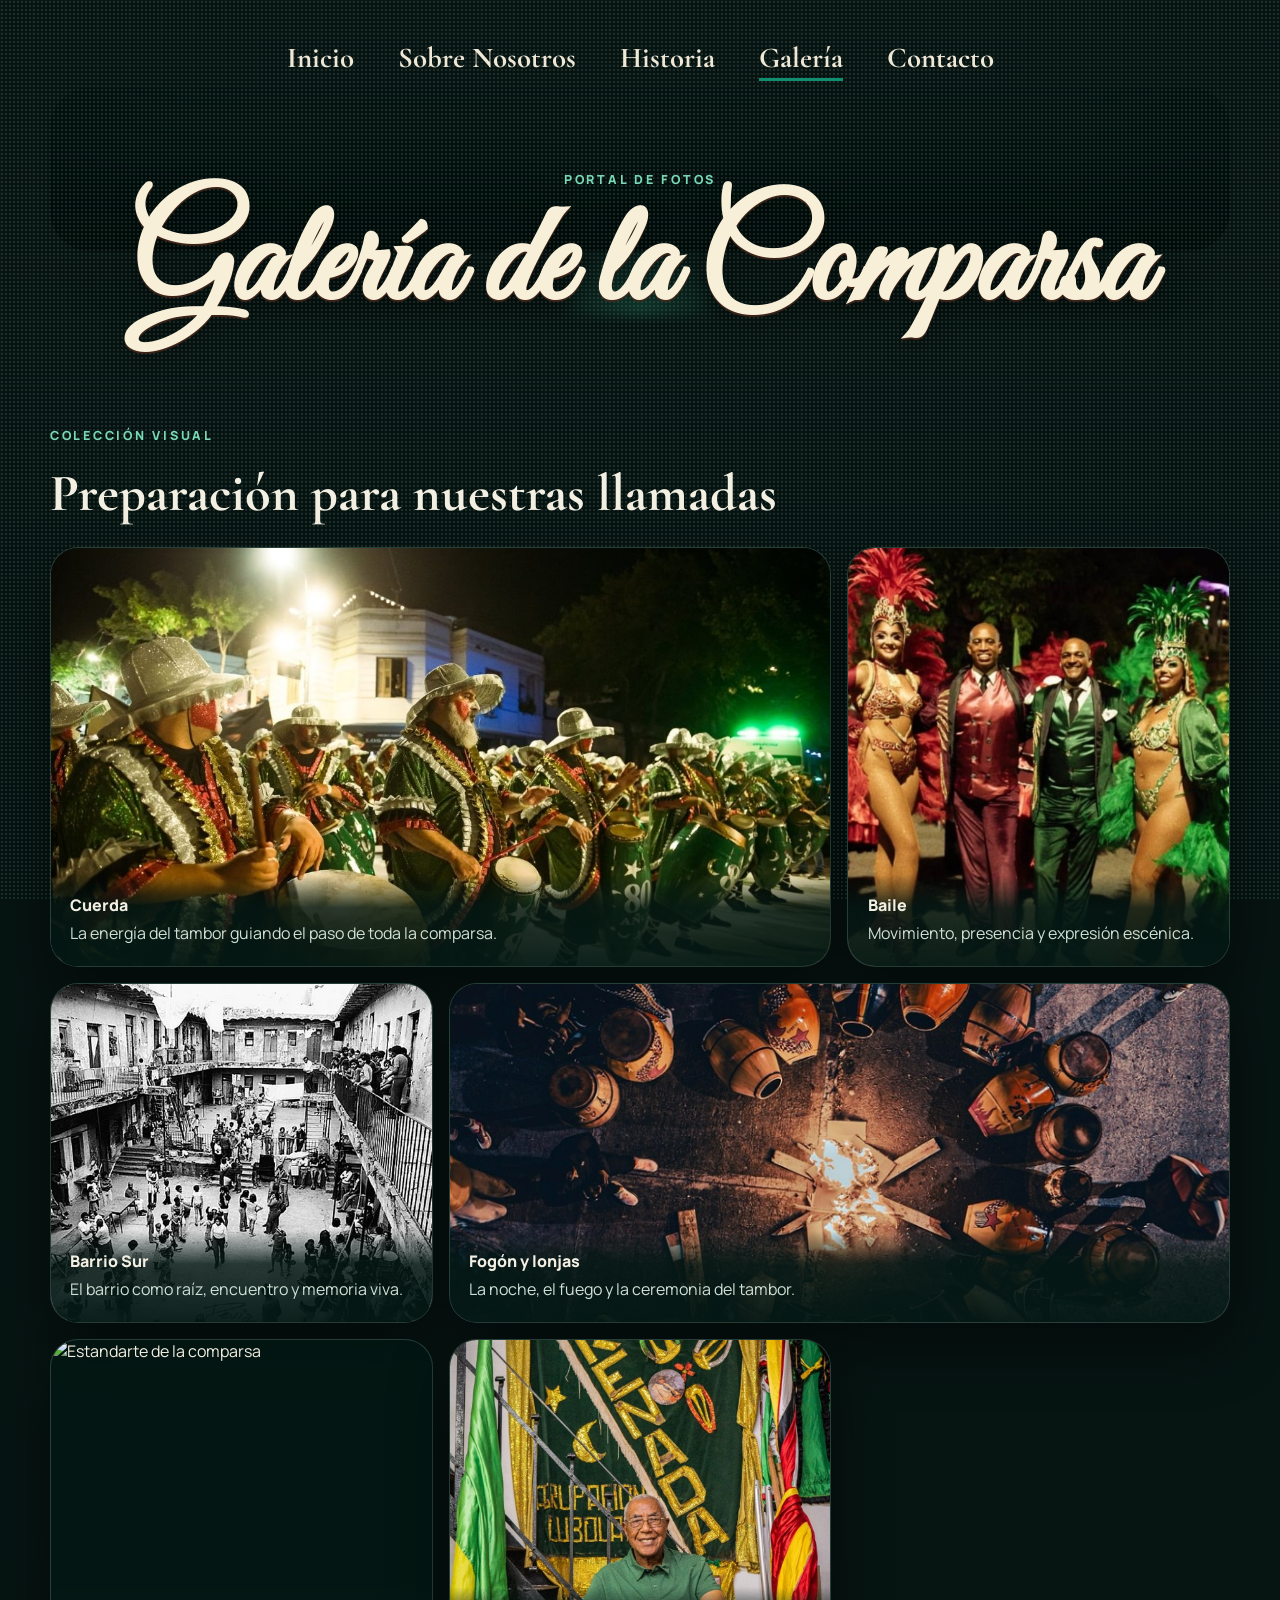
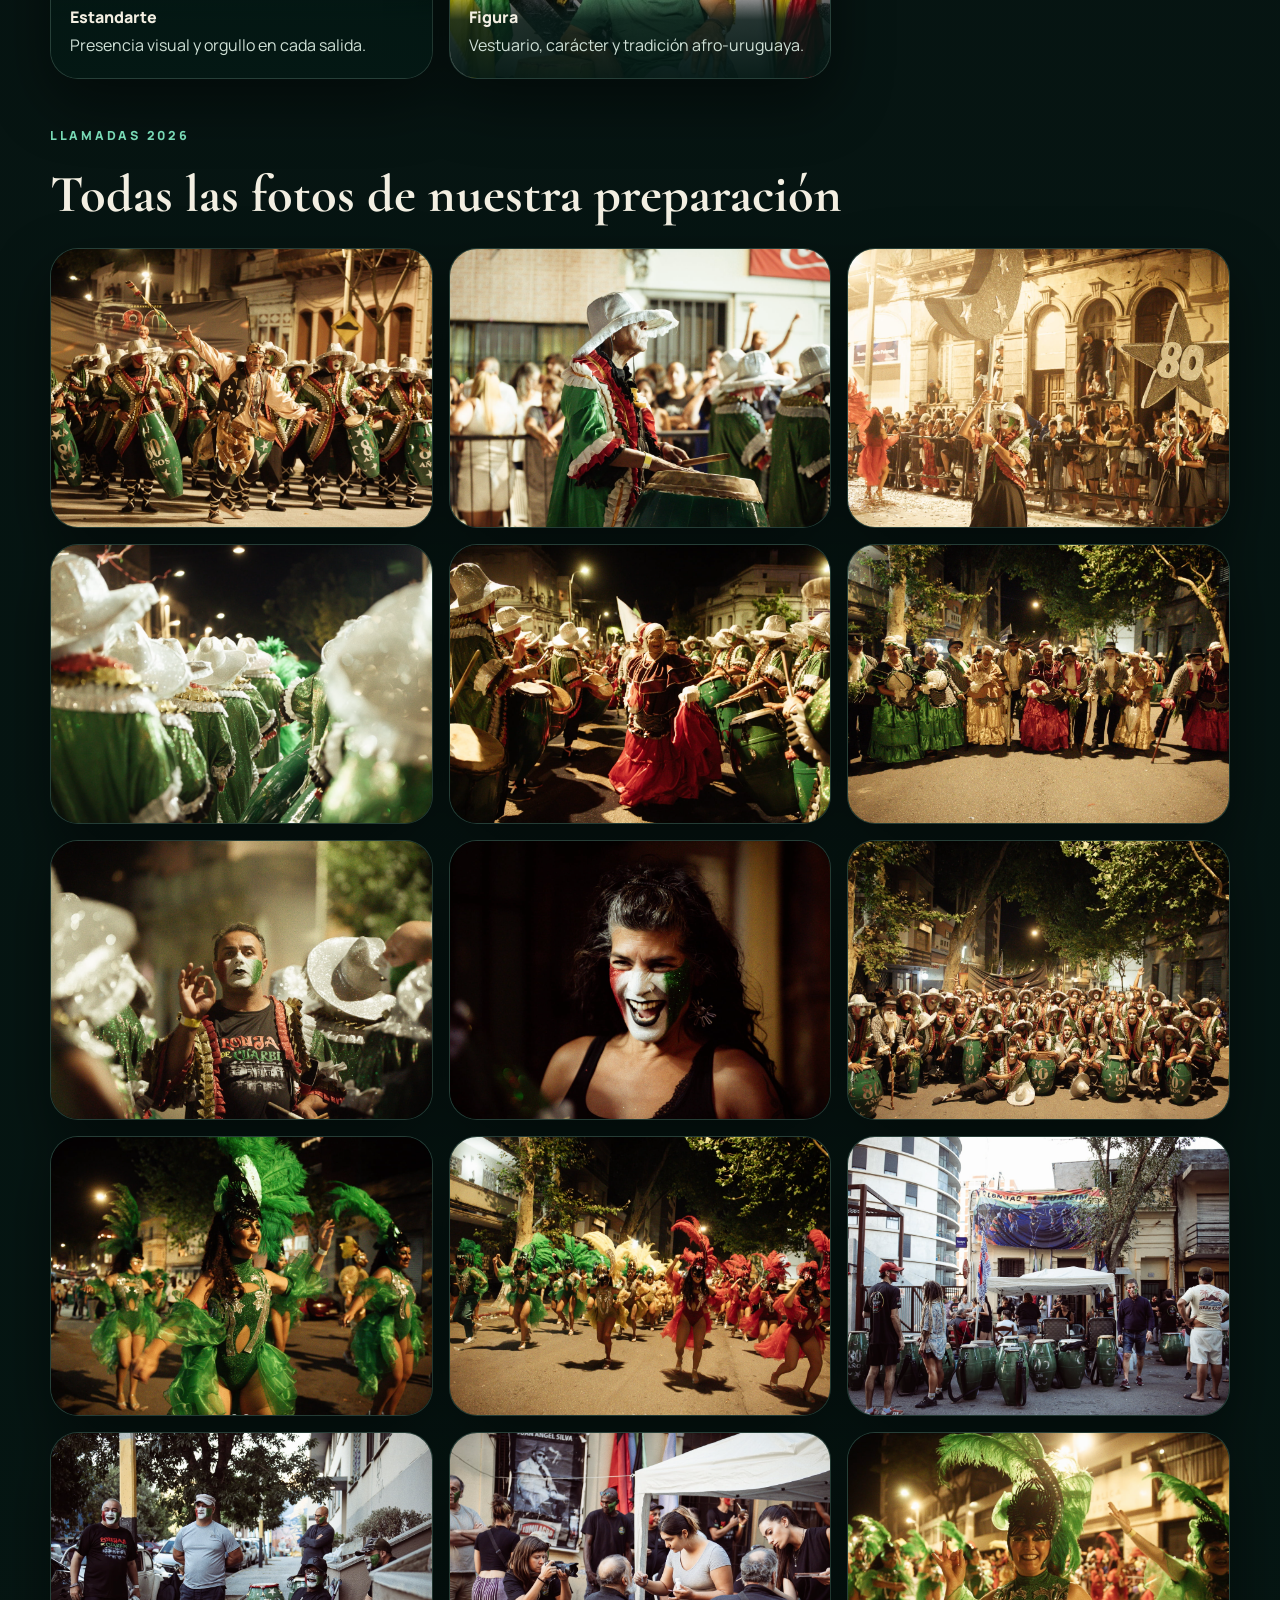
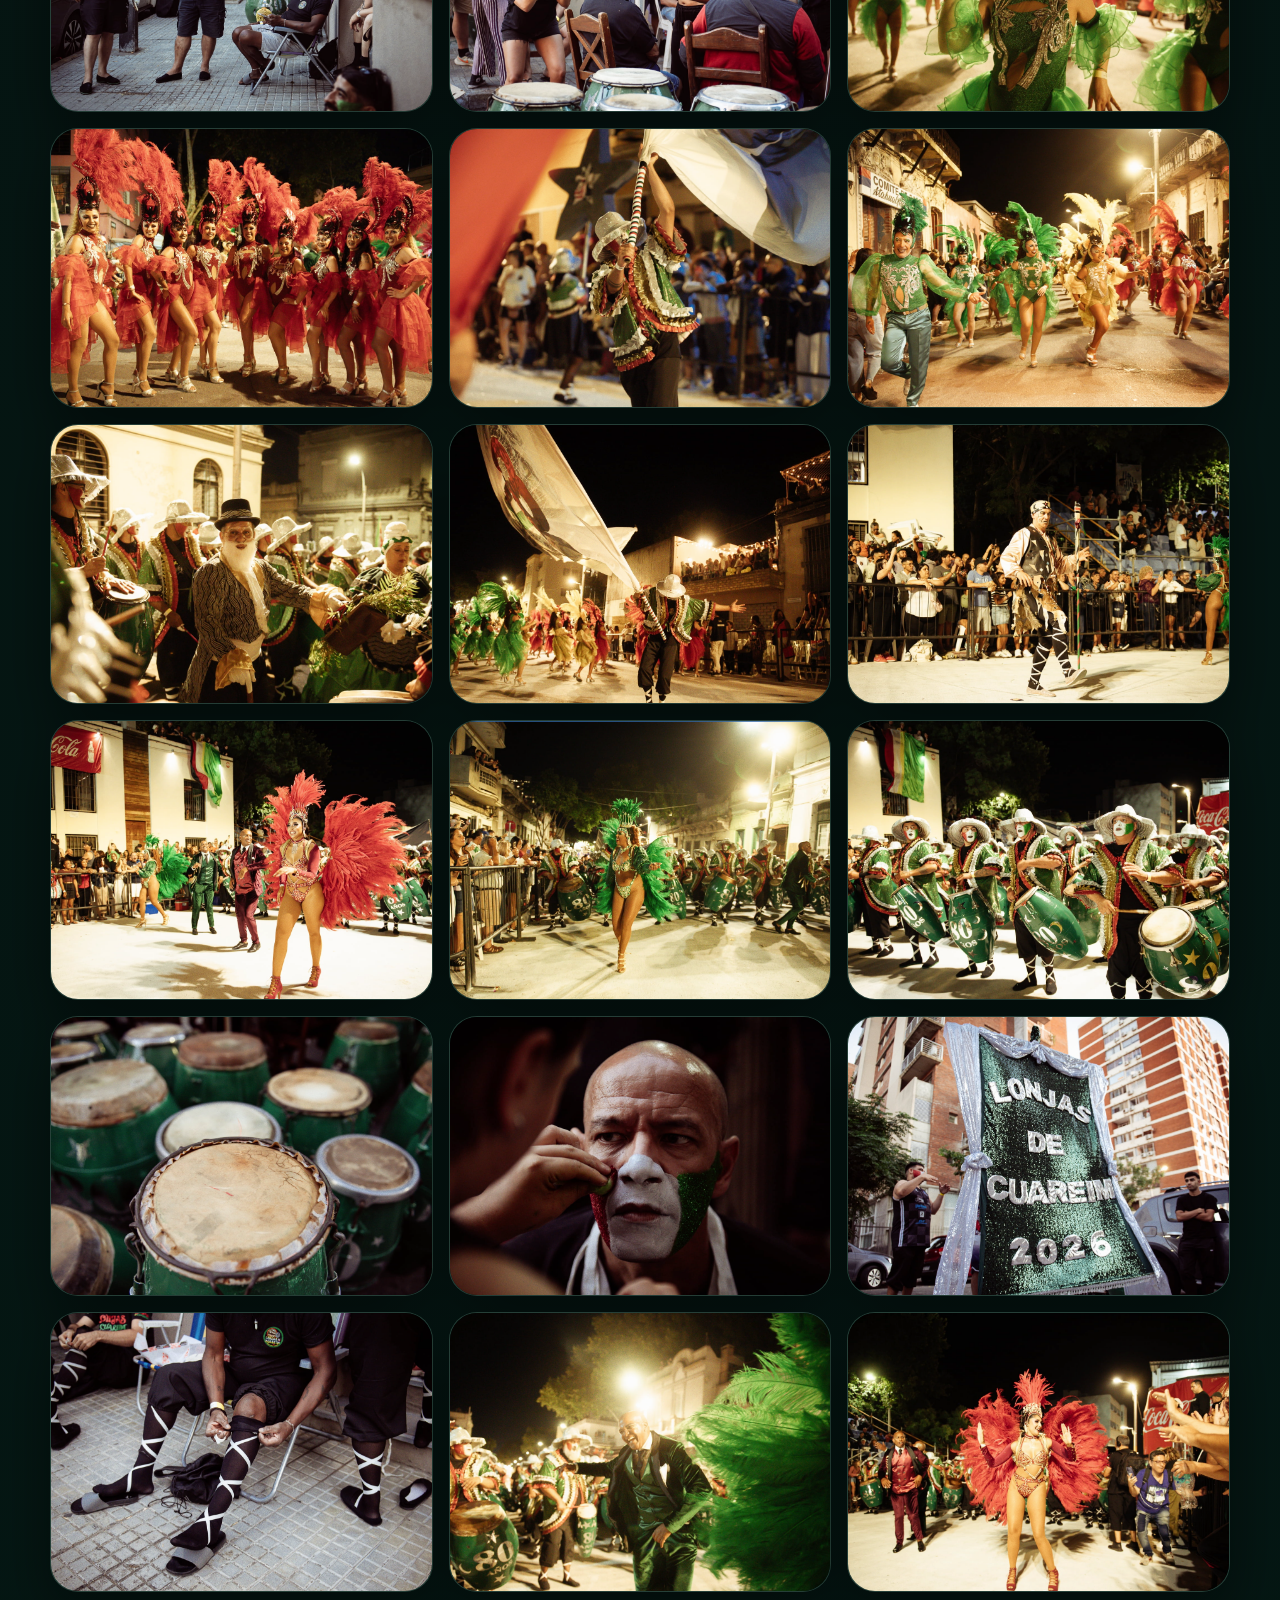
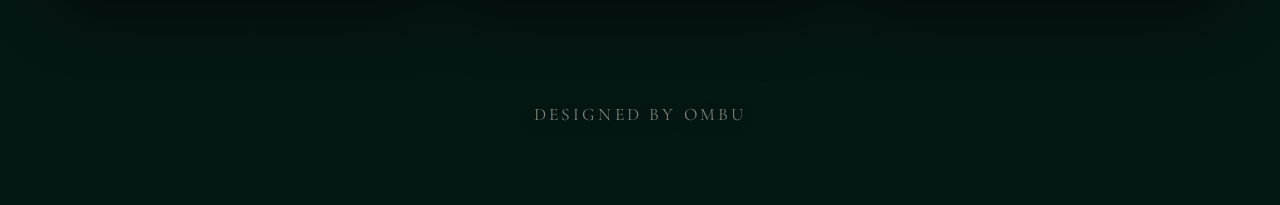
==== galeria.html @ 36ece984 "dd" ====
<!DOCTYPE html>
<html lang="es">
  <head>
    <meta charset="UTF-8" />
    <meta name="viewport" content="width=device-width, initial-scale=1.0" />
    <meta
      name="description"
      content="Galería de Lonjas de Cuareim con fotos de la comparsa y su identidad visual."
    />
    <title>Galería | Lonjas de Cuareim</title>
    <link rel="preconnect" href="https://fonts.googleapis.com" />
    <link rel="preconnect" href="https://fonts.gstatic.com" crossorigin />
    <link
      href="https://fonts.googleapis.com/css2?family=Cormorant+Garamond:wght@400;500;600;700&family=Great+Vibes&family=Manrope:wght@400;500;700;800&display=swap"
      rel="stylesheet"
    />
    <link rel="stylesheet" href="styles.css" />
  </head>
  <body>
    <div class="page-shell">
      <header class="hero hero-subpage">
        <nav class="topbar">
          <a class="brand" href="index.html">Lonjas de Cuareim</a>
          <button
            class="menu-toggle"
            type="button"
            aria-expanded="false"
            aria-controls="main-nav"
            aria-label="Abrir menú"
          >
            <span></span>
            <span></span>
            <span></span>
          </button>
          <div class="nav-links">
            <div class="nav-links-inner" id="main-nav">
              <a href="index.html">Inicio</a>
              <a href="sobre-nosotros.html">Sobre Nosotros</a>
              <a href="index.html#historia">Historia</a>
              <a href="galeria.html" class="active">Galería</a>
              <a href="index.html#contacto">Contacto</a>
            </div>
          </div>
        </nav>

        <section class="hero-content hero-content-subpage">
          <p class="eyebrow">Portal de fotos</p>
          <h1>Galería de la Comparsa</h1>
        </section>
      </header>

      <main class="subpage-main">
        <section class="section section-subpage reveal">
          <div class="section-heading">
            <p class="eyebrow">Colección visual</p>
            <h2 class="single-line-title">Preparación para nuestras llamadas</h2>
          </div>

          <div class="photo-portal">
            <article class="photo-frame photo-frame-large">
              <button class="photo-trigger" type="button">
                <img src="imagenes/cuerda.jpg" alt="Cuerda de Lonjas de Cuareim" />
              </button>
              <div class="photo-frame-copy">
                <span>Cuerda</span>
                <p>La energía del tambor guiando el paso de toda la comparsa.</p>
              </div>
            </article>

            <article class="photo-frame">
              <button class="photo-trigger" type="button">
                <img src="imagenes/baile.jpg" alt="Baile de la comparsa" />
              </button>
              <div class="photo-frame-copy">
                <span>Baile</span>
                <p>Movimiento, presencia y expresión escénica.</p>
              </div>
            </article>

            <article class="photo-frame">
              <button class="photo-trigger" type="button">
                <img src="imagenes/barrio sur.jpeg" alt="Barrio Sur y entorno de la comparsa" />
              </button>
              <div class="photo-frame-copy">
                <span>Barrio Sur</span>
                <p>El barrio como raíz, encuentro y memoria viva.</p>
              </div>
            </article>

            <article class="photo-frame photo-frame-wide">
              <button class="photo-trigger" type="button">
                <img src="imagenes/fogon.png" alt="Fogón y tambores de la comparsa" />
              </button>
              <div class="photo-frame-copy">
                <span>Fogón y lonjas</span>
                <p>La noche, el fuego y la ceremonia del tambor.</p>
              </div>
            </article>

            <article class="photo-frame">
              <button class="photo-trigger" type="button">
                <img src="imagenes/estandarte.jpg" alt="Estandarte de la comparsa" />
              </button>
              <div class="photo-frame-copy">
                <span>Estandarte</span>
                <p>Presencia visual y orgullo en cada salida.</p>
              </div>
            </article>

            <article class="photo-frame">
              <button class="photo-trigger" type="button">
                <img src="imagenes/morenada.jpg" alt="Figura y vestuario de la comparsa" />
              </button>
              <div class="photo-frame-copy">
                <span>Figura</span>
                <p>Vestuario, carácter y tradición afro-uruguaya.</p>
              </div>
            </article>
          </div>
        </section>

        <section class="section section-subpage reveal">
          <div class="section-heading">
            <p class="eyebrow">Llamadas 2026</p>
            <h2 class="single-line-title">Todas las fotos de nuestra preparación</h2>
          </div>

          <div class="photo-portal photo-portal-archive">
            <article class="photo-frame">
              <button class="photo-trigger" type="button">
                <img src="llamadas2026/1.png" alt="Llamadas 2026 foto 1" />
              </button>
            </article>
            <article class="photo-frame">
              <button class="photo-trigger" type="button">
                <img src="llamadas2026/2.png" alt="Llamadas 2026 foto 2" />
              </button>
            </article>
            <article class="photo-frame">
              <button class="photo-trigger" type="button">
                <img src="llamadas2026/3.png" alt="Llamadas 2026 foto 3" />
              </button>
            </article>
            <article class="photo-frame">
              <button class="photo-trigger" type="button">
                <img src="llamadas2026/4.png" alt="Llamadas 2026 foto 4" />
              </button>
            </article>
            <article class="photo-frame">
              <button class="photo-trigger" type="button">
                <img src="llamadas2026/5.png" alt="Llamadas 2026 foto 5" />
              </button>
            </article>
            <article class="photo-frame">
              <button class="photo-trigger" type="button">
                <img src="llamadas2026/6.png" alt="Llamadas 2026 foto 6" />
              </button>
            </article>
            <article class="photo-frame">
              <button class="photo-trigger" type="button">
                <img src="llamadas2026/7.png" alt="Llamadas 2026 foto 7" />
              </button>
            </article>
            <article class="photo-frame">
              <button class="photo-trigger" type="button">
                <img src="llamadas2026/8.png" alt="Llamadas 2026 foto 8" />
              </button>
            </article>
            <article class="photo-frame">
              <button class="photo-trigger" type="button">
                <img src="llamadas2026/9.png" alt="Llamadas 2026 foto 9" />
              </button>
            </article>
            <article class="photo-frame">
              <button class="photo-trigger" type="button">
                <img src="llamadas2026/10.png" alt="Llamadas 2026 foto 10" />
              </button>
            </article>
            <article class="photo-frame">
              <button class="photo-trigger" type="button">
                <img src="llamadas2026/11.png" alt="Llamadas 2026 foto 11" />
              </button>
            </article>
            <article class="photo-frame">
              <button class="photo-trigger" type="button">
                <img src="llamadas2026/12.png" alt="Llamadas 2026 foto 12" />
              </button>
            </article>
            <article class="photo-frame">
              <button class="photo-trigger" type="button">
                <img src="llamadas2026/13.png" alt="Llamadas 2026 foto 13" />
              </button>
            </article>
            <article class="photo-frame">
              <button class="photo-trigger" type="button">
                <img src="llamadas2026/14.png" alt="Llamadas 2026 foto 14" />
              </button>
            </article>
            <article class="photo-frame">
              <button class="photo-trigger" type="button">
                <img src="llamadas2026/15.png" alt="Llamadas 2026 foto 15" />
              </button>
            </article>
            <article class="photo-frame">
              <button class="photo-trigger" type="button">
                <img src="llamadas2026/16.png" alt="Llamadas 2026 foto 16" />
              </button>
            </article>
            <article class="photo-frame">
              <button class="photo-trigger" type="button">
                <img src="llamadas2026/17.png" alt="Llamadas 2026 foto 17" />
              </button>
            </article>
            <article class="photo-frame">
              <button class="photo-trigger" type="button">
                <img src="llamadas2026/18.png" alt="Llamadas 2026 foto 18" />
              </button>
            </article>
            <article class="photo-frame">
              <button class="photo-trigger" type="button">
                <img src="llamadas2026/19.png" alt="Llamadas 2026 foto 19" />
              </button>
            </article>
            <article class="photo-frame">
              <button class="photo-trigger" type="button">
                <img src="llamadas2026/20.png" alt="Llamadas 2026 foto 20" />
              </button>
            </article>
            <article class="photo-frame">
              <button class="photo-trigger" type="button">
                <img src="llamadas2026/21.png" alt="Llamadas 2026 foto 21" />
              </button>
            </article>
            <article class="photo-frame">
              <button class="photo-trigger" type="button">
                <img src="llamadas2026/22.png" alt="Llamadas 2026 foto 22" />
              </button>
            </article>
            <article class="photo-frame">
              <button class="photo-trigger" type="button">
                <img src="llamadas2026/23.png" alt="Llamadas 2026 foto 23" />
              </button>
            </article>
            <article class="photo-frame">
              <button class="photo-trigger" type="button">
                <img src="llamadas2026/24.png" alt="Llamadas 2026 foto 24" />
              </button>
            </article>
            <article class="photo-frame">
              <button class="photo-trigger" type="button">
                <img src="llamadas2026/25.png" alt="Llamadas 2026 foto 25" />
              </button>
            </article>
            <article class="photo-frame">
              <button class="photo-trigger" type="button">
                <img src="llamadas2026/26.png" alt="Llamadas 2026 foto 26" />
              </button>
            </article>
            <article class="photo-frame">
              <button class="photo-trigger" type="button">
                <img src="llamadas2026/27.png" alt="Llamadas 2026 foto 27" />
              </button>
            </article>
            <article class="photo-frame">
              <button class="photo-trigger" type="button">
                <img src="llamadas2026/28.png" alt="Llamadas 2026 foto 28" />
              </button>
            </article>
            <article class="photo-frame">
              <button class="photo-trigger" type="button">
                <img src="llamadas2026/29.png" alt="Llamadas 2026 foto 29" />
              </button>
            </article>
            <article class="photo-frame">
              <button class="photo-trigger" type="button">
                <img src="llamadas2026/30.png" alt="Llamadas 2026 foto 30" />
              </button>
            </article>
          </div>
        </section>
      </main>

      <div class="lightbox" aria-hidden="true">
        <button class="lightbox-close" type="button" aria-label="Cerrar imagen">×</button>
        <div class="lightbox-content">
          <img class="lightbox-image" src="" alt="" />
        </div>
      </div>

      <footer class="site-footer">
        <p>Designed by Ombu</p>
      </footer>
    </div>

    <script src="script.js"></script>
  </body>
</html>
---- styles.css ----
:root {
  --surface: rgba(10, 37, 33, 0.8);
  --surface-strong: rgba(10, 59, 50, 0.9);
  --text: #f3efe2;
  --muted: #cfe0d6;
  --accent: #0f8f6f;
  --accent-soft: #78d9b5;
  --line: rgba(194, 248, 228, 0.18);
  --shadow: 0 24px 60px rgba(0, 0, 0, 0.48);
}

* {
  box-sizing: border-box;
}

html {
  scroll-behavior: smooth;
  overflow-x: hidden;
}

body {
  margin: 0;
  min-height: 100vh;
  overflow-x: hidden;
  font-family: "Manrope", sans-serif;
  color: var(--text);
  background:
    linear-gradient(180deg, rgba(5, 18, 16, 0.3), rgba(4, 24, 20, 0.74)),
    url("portada.png") center top / cover no-repeat fixed;
  background-color: #081412;
}

body::before {
  content: "";
  position: fixed;
  inset: 0;
  pointer-events: none;
  background:
    linear-gradient(180deg, rgba(3, 27, 23, 0.42) 0%, rgba(5, 31, 27, 0.18) 24%, rgba(3, 22, 19, 0.72) 100%),
    linear-gradient(rgba(180, 241, 222, 0.04) 1px, transparent 1px),
    linear-gradient(90deg, rgba(180, 241, 222, 0.04) 1px, transparent 1px);
  background-size: auto, 32px 32px, 32px 32px;
  opacity: 0.48;
}

body::after {
  content: "";
  position: fixed;
  inset: 0;
  pointer-events: none;
  opacity: 0.16;
  background-image: radial-gradient(circle, rgba(255, 249, 231, 0.7) 0.8px, transparent 1px);
  background-size: 4px 4px;
  mix-blend-mode: screen;
}

.page-shell {
  width: min(1180px, calc(100% - 2rem));
  margin: 0 auto;
  padding-bottom: 4rem;
}

.hero {
  position: relative;
  min-height: 100vh;
  padding: 1.5rem 0 2rem;
  display: flex;
  flex-direction: column;
  justify-content: space-between;
}

.hero-subpage {
  min-height: auto;
  padding-bottom: 0;
}

.hero::after {
  content: "";
  position: absolute;
  pointer-events: none;
  inset: 5.5rem 0 8rem;
  border-radius: 40px;
  background: linear-gradient(180deg, rgba(7, 34, 31, 0.34) 0%, rgba(13, 69, 55, 0.22) 42%, rgba(3, 20, 17, 0.7) 100%);
  box-shadow: inset 0 -140px 160px rgba(2, 13, 11, 0.92);
}

.hero::before {
  content: "";
  position: absolute;
  pointer-events: none;
  inset: auto 2% 4rem;
  height: 34%;
  border-radius: 36px;
  background:
    radial-gradient(circle at 50% 100%, rgba(57, 213, 166, 0.24), transparent 14%),
    linear-gradient(180deg, transparent 0%, rgba(4, 19, 16, 0.12) 38%, rgba(3, 16, 13, 0.5) 100%);
  filter: blur(6px);
}

.topbar {
  position: relative;
  z-index: 5;
  display: flex;
  align-items: center;
  justify-content: center;
  gap: 1rem;
  padding: 1rem 1.5rem;
}

.menu-toggle {
  display: none;
  border: 1px solid rgba(194, 248, 228, 0.22);
  background: rgba(6, 36, 31, 0.76);
  border-radius: 14px;
  padding: 0.8rem 0.75rem;
  cursor: pointer;
  backdrop-filter: blur(10px);
}

.menu-toggle span {
  display: block;
  width: 24px;
  height: 2px;
  margin: 5px 0;
  background: #f0e8d7;
  border-radius: 999px;
}

.brand,
.nav-links a,
.button,
.contact-box a {
  text-decoration: none;
  color: inherit;
}

.brand {
  display: none;
}

.nav-links {
  position: relative;
  z-index: 6;
  display: flex;
  flex-wrap: wrap;
  gap: 2.75rem;
}

.nav-links-inner {
  display: flex;
  flex-wrap: wrap;
  gap: 2.75rem;
}

.nav-links a {
  position: relative;
  z-index: 7;
  font-family: "Cormorant Garamond", serif;
  font-size: clamp(1.8rem, 2vw, 2.35rem);
  font-weight: 700;
  color: #f0e8d7;
}

.nav-links a::after {
  content: "";
  position: absolute;
  left: 0;
  right: 0;
  bottom: -0.35rem;
  height: 3px;
  background: var(--accent);
  transform: scaleX(0);
  transform-origin: center;
  transition: transform 180ms ease;
}

.nav-links a.active::after,
.nav-links a:hover::after {
  transform: scaleX(1);
}

.hero-content {
  position: relative;
  z-index: 1;
  padding: 8rem 0 4rem;
  min-height: 62vh;
  display: grid;
  place-items: center;
  text-align: center;
}

.hero-content-subpage {
  min-height: auto;
  padding: 5rem 0 3rem;
}

.eyebrow {
  margin: 0 0 1rem;
  text-transform: uppercase;
  letter-spacing: 0.22em;
  color: var(--accent-soft);
  font-size: 0.78rem;
  font-weight: 800;
}

h1,
h2,
h3,
.schedule-date {
  margin: 0;
}

h1,
h2,
h3 {
  text-wrap: balance;
}

h1 {
  font-family: "Great Vibes", cursive;
  font-size: clamp(5.4rem, 11vw, 11rem);
  line-height: 0.9;
  color: #f7efd8;
  text-shadow: 0 2px 0 rgba(71, 37, 25, 0.8), 0 8px 24px rgba(0, 0, 0, 0.28);
}

.hero-tagline {
  margin: 0.2rem 0 0;
  font-family: "Cormorant Garamond", serif;
  font-size: clamp(2rem, 3vw, 3.6rem);
  font-weight: 700;
  color: #93e5c6;
  text-shadow: 0 8px 20px rgba(0, 0, 0, 0.3);
}

.hero-actions {
  display: flex;
  justify-content: center;
  margin-top: 2.2rem;
}

.button {
  padding: 1.1rem 2.4rem;
  border-radius: 16px;
  font-family: "Cormorant Garamond", serif;
  font-size: 1.25rem;
  font-weight: 700;
}

.button-primary {
  background: linear-gradient(180deg, #12a27d, #0b6a53);
  color: #effff8;
  box-shadow: 0 18px 34px rgba(6, 73, 56, 0.38);
}

.hero-card,
.story-panel,
.schedule-item,
.gallery-card,
.contact-box {
  border: 1px solid var(--line);
  background: var(--surface);
  box-shadow: var(--shadow);
  backdrop-filter: blur(14px);
}

.hero-card {
  position: relative;
  z-index: 1;
  margin: 0 auto;
  padding: 1.35rem 1.5rem;
  border-radius: 26px;
  width: min(100%, 1120px);
  background: linear-gradient(180deg, rgba(7, 31, 27, 0.76), rgba(5, 28, 24, 0.56));
}

.hero-card-label {
  display: inline-block;
  margin-bottom: 1rem;
  padding: 0.35rem 0.7rem;
  border-radius: 999px;
  background: rgba(120, 217, 181, 0.12);
  color: var(--accent-soft);
  font-size: 0.82rem;
  font-weight: 800;
}

.hero-stats {
  display: grid;
  grid-template-columns: repeat(3, minmax(0, 1fr));
  gap: 1rem;
}

.hero-stats article,
.schedule-item div {
  display: grid;
  gap: 0.35rem;
}

.hero-stats strong,
.story-panel h3,
.gallery-card span,
.contact-box a {
  font-size: 1.02rem;
  font-weight: 800;
}

.story-panel p,
.schedule-item p,
.gallery-card p,
.contact-copy p,
.hero-stats span {
  color: var(--muted);
  line-height: 1.7;
}

main {
  position: relative;
  z-index: 1;
}

.section {
  padding: 4rem 0 0;
}

.subpage-main {
  padding-bottom: 4rem;
}

.section-subpage {
  padding-top: 3rem;
}

.section-heading {
  display: grid;
  gap: 0.6rem;
  margin-bottom: 1.75rem;
}

h2 {
  font-family: "Cormorant Garamond", serif;
  font-size: clamp(3rem, 6vw, 4.8rem);
  line-height: 0.95;
  max-width: 12ch;
}

.single-line-title {
  max-width: none;
  white-space: nowrap;
  font-size: clamp(2.4rem, 4.1vw, 4.5rem);
}

.story-grid {
  display: grid;
  grid-template-columns: 1.3fr repeat(3, 1fr);
  gap: 1rem;
}

.subpage-grid,
.subpage-columns {
  display: grid;
  gap: 1rem;
}

.subpage-grid {
  grid-template-columns: 1.2fr 1fr 1fr;
}

.subpage-columns {
  grid-template-columns: repeat(3, 1fr);
}

.story-panel,
.gallery-card,
.contact-box {
  border-radius: 24px;
  padding: 1.4rem;
}

.story-panel.highlight {
  display: flex;
  align-items: flex-end;
  min-height: 260px;
  background: linear-gradient(160deg, rgba(18, 162, 125, 0.22), transparent 54%), var(--surface-strong);
}

.schedule-list,
.gallery-grid {
  display: grid;
  gap: 1rem;
}

.schedule-item {
  display: flex;
  justify-content: space-between;
  gap: 1.5rem;
  align-items: center;
  padding: 1.4rem;
  border-radius: 24px;
}

.schedule-date {
  color: var(--accent-soft);
  text-transform: uppercase;
  letter-spacing: 0.14em;
  font-size: 0.82rem;
  font-weight: 800;
}

.gallery-grid {
  grid-template-columns: 1.3fr repeat(3, 1fr);
}

.gallery-card {
  min-height: 220px;
  display: flex;
  flex-direction: column;
  justify-content: flex-end;
  background:
    linear-gradient(180deg, rgba(255, 255, 255, 0) 12%, rgba(3, 18, 15, 0.88) 92%),
    radial-gradient(circle at top, rgba(120, 217, 181, 0.2), rgba(18, 162, 125, 0.08) 36%, transparent 70%),
    var(--surface-strong);
  overflow: hidden;
}

.gallery-card-large {
  min-height: 320px;
}

.gallery-photo {
  position: relative;
  isolation: isolate;
}

.gallery-photo::before {
  content: "";
  position: absolute;
  inset: 0;
  background-image: url("portada.png");
  background-size: cover;
  background-repeat: no-repeat;
  opacity: 0.68;
  z-index: -2;
  transition: transform 300ms ease, opacity 300ms ease;
}

.gallery-photo::after {
  content: "";
  position: absolute;
  inset: 0;
  background:
    linear-gradient(180deg, rgba(6, 29, 24, 0.08) 10%, rgba(3, 18, 15, 0.84) 92%);
  z-index: -1;
}

.gallery-photo:hover::before {
  transform: scale(1.04);
  opacity: 0.82;
}

.gallery-photo-1::before {
  background-image: url("imagenes/cuerda.jpg");
  background-position: center 78%;
}

.gallery-photo-2::before {
  background-image: url("imagenes/baile.jpg");
  background-position: left center;
}

.gallery-photo-3::before {
  background-image: url("imagenes/barrio sur.jpeg");
  background-position: center 24%;
}

.gallery-photo-4::before {
  background-image: url("imagenes/fogon.png");
  background-position: right center;
}

.photo-portal {
  display: grid;
  grid-template-columns: repeat(3, minmax(0, 1fr));
  gap: 1rem;
}

.photo-frame {
  position: relative;
  min-height: 340px;
  border: 1px solid var(--line);
  border-radius: 28px;
  overflow: hidden;
  background: rgba(4, 24, 20, 0.72);
  box-shadow: var(--shadow);
}

.photo-frame-large {
  grid-column: span 2;
  min-height: 420px;
}

.photo-frame-wide {
  grid-column: span 2;
}

.photo-portal-archive .photo-frame {
  min-height: 280px;
}

.photo-frame img {
  width: 100%;
  height: 100%;
  object-fit: cover;
  display: block;
}

.photo-trigger {
  all: unset;
  position: absolute;
  inset: 0;
  z-index: 1;
  cursor: zoom-in;
  display: block;
  width: 100%;
  height: 100%;
}

.photo-frame-copy {
  position: absolute;
  inset: auto 0 0;
  z-index: 2;
  pointer-events: none;
  padding: 1.2rem;
  background:
    linear-gradient(180deg, rgba(4, 24, 20, 0) 0%, rgba(4, 24, 20, 0.84) 36%, rgba(4, 24, 20, 0.96) 100%);
}

.photo-frame-copy span {
  display: block;
  margin-bottom: 0.35rem;
  font-size: 1rem;
  font-weight: 800;
}

.photo-frame-copy p {
  margin: 0;
  color: var(--muted);
  line-height: 1.6;
}

.lightbox {
  position: fixed;
  inset: 0;
  z-index: 30;
  display: grid;
  place-items: center;
  padding: 2rem;
  background: rgba(3, 18, 15, 0.9);
  opacity: 0;
  visibility: hidden;
  transition: opacity 220ms ease, visibility 220ms ease;
}

.lightbox.is-open {
  opacity: 1;
  visibility: visible;
}

.lightbox-content {
  max-width: min(92vw, 1200px);
  max-height: 88vh;
}

.lightbox-image {
  width: auto;
  max-width: 100%;
  max-height: 88vh;
  display: block;
  border-radius: 24px;
  box-shadow: 0 30px 80px rgba(0, 0, 0, 0.45);
}

.lightbox-close {
  position: absolute;
  top: 1.2rem;
  right: 1.2rem;
  border: 1px solid rgba(194, 248, 228, 0.22);
  background: rgba(6, 36, 31, 0.9);
  color: var(--text);
  width: 48px;
  height: 48px;
  border-radius: 999px;
  font-size: 1.8rem;
  line-height: 1;
  cursor: pointer;
}

.contact-layout {
  display: grid;
  grid-template-columns: 1.2fr 0.9fr;
  gap: 1rem;
  align-items: start;
}

.contact-box {
  display: grid;
  gap: 1rem;
}

.site-footer {
  position: relative;
  z-index: 1;
  padding: 3rem 0 1rem;
  text-align: center;
}

.site-footer p {
  margin: 0;
  font-family: "Cormorant Garamond", serif;
  font-size: 1.1rem;
  letter-spacing: 0.18em;
  text-transform: uppercase;
  color: rgba(246, 236, 216, 0.5);
  text-shadow: 0 4px 18px rgba(0, 0, 0, 0.35);
}

.reveal {
  opacity: 0;
  transform: translateY(28px);
  transition: opacity 700ms ease, transform 700ms ease;
}

.reveal.is-visible {
  opacity: 1;
  transform: translateY(0);
}

@media (max-width: 960px) {
  body {
    background-position: center top, 56% top;
    background-size: auto, cover;
  }

  .story-grid,
  .subpage-grid,
  .subpage-columns,
  .gallery-grid,
  .photo-portal,
  .contact-layout,
  .hero-stats {
    grid-template-columns: 1fr;
  }

  .photo-frame-large,
  .photo-frame-wide {
    grid-column: span 1;
    min-height: 340px;
  }

  .schedule-item {
    flex-direction: column;
    align-items: flex-start;
  }

  .hero-content {
    padding-top: 5rem;
  }
}

@media (max-width: 720px) {
  body {
    background:
      linear-gradient(180deg, rgba(9, 7, 9, 0.38), rgba(9, 7, 9, 0.72)),
      url("portada.png") 64% top / cover no-repeat scroll;
  }

  body::before {
    opacity: 0.34;
  }

  body::after {
    opacity: 0.08;
  }

  .page-shell {
    width: min(100% - 1rem, 100%);
  }

  .hero {
    min-height: auto;
    padding-top: 0.5rem;
  }

  .topbar,
  .hero-actions {
    flex-direction: column;
    align-items: flex-start;
  }

  .topbar {
    align-items: stretch;
    gap: 0.75rem;
  }

  .menu-toggle {
    display: inline-flex;
    align-self: flex-start;
    flex-direction: column;
    justify-content: center;
  }

  .nav-links {
    display: none;
    width: 100%;
    padding: 1rem;
    border: 1px solid rgba(194, 248, 228, 0.16);
    border-radius: 24px;
    background: rgba(5, 33, 28, 0.82);
    box-shadow: var(--shadow);
    backdrop-filter: blur(16px);
  }

  .nav-links.is-open {
    display: block;
  }

  .nav-links-inner {
    flex-direction: column;
    gap: 0.85rem;
  }

  .nav-links a {
    display: inline-block;
    font-size: 1.8rem;
  }

  .lightbox {
    padding: 1rem;
  }

  .lightbox-close {
    top: 0.85rem;
    right: 0.85rem;
  }

  h1 {
    font-size: clamp(4rem, 17vw, 6rem);
  }

  .hero-tagline {
    font-size: clamp(1.7rem, 8vw, 2.35rem);
  }

  .single-line-title {
    white-space: normal;
    font-size: clamp(2.4rem, 9vw, 3.4rem);
  }

  .matched-title {
    font-size: clamp(2.4rem, 9vw, 3.4rem);
  }

  .hero-card,
  .story-panel,
  .schedule-item,
  .gallery-card,
  .contact-box {
    border-radius: 22px;
  }
}
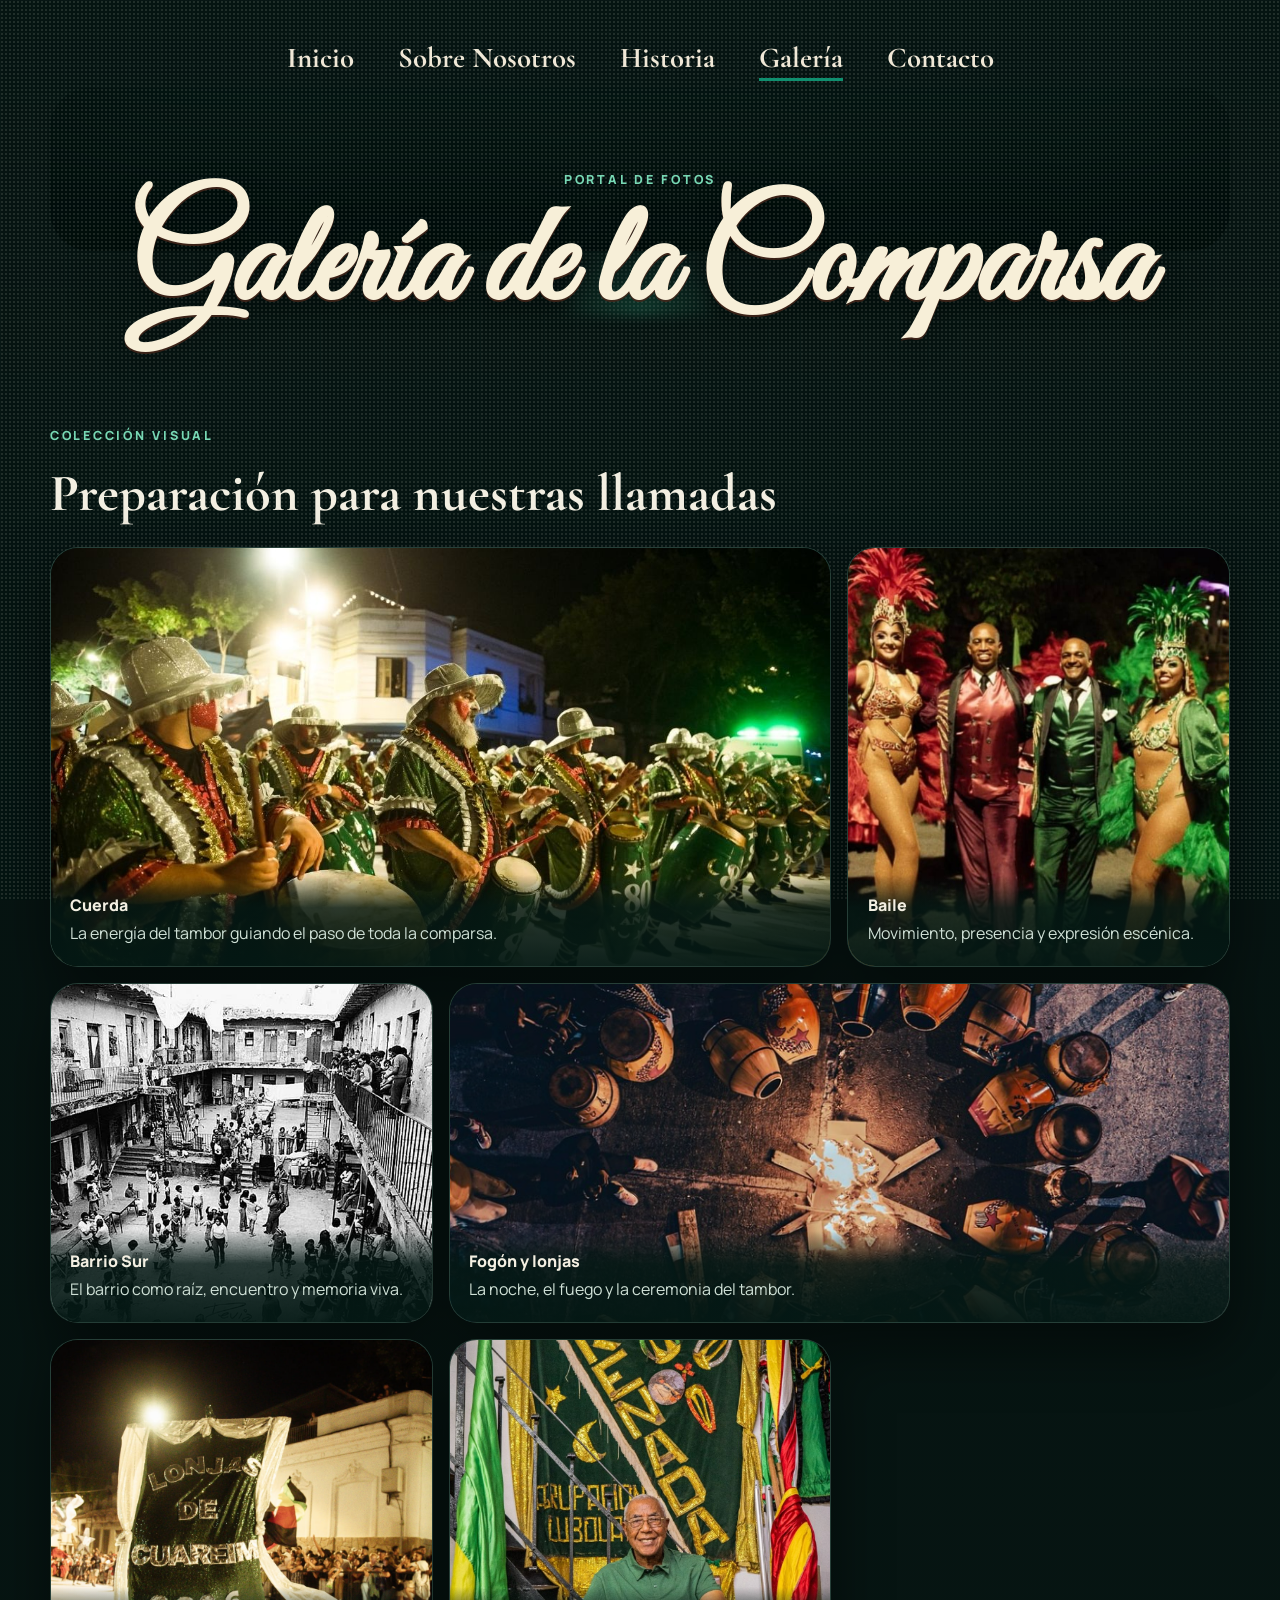
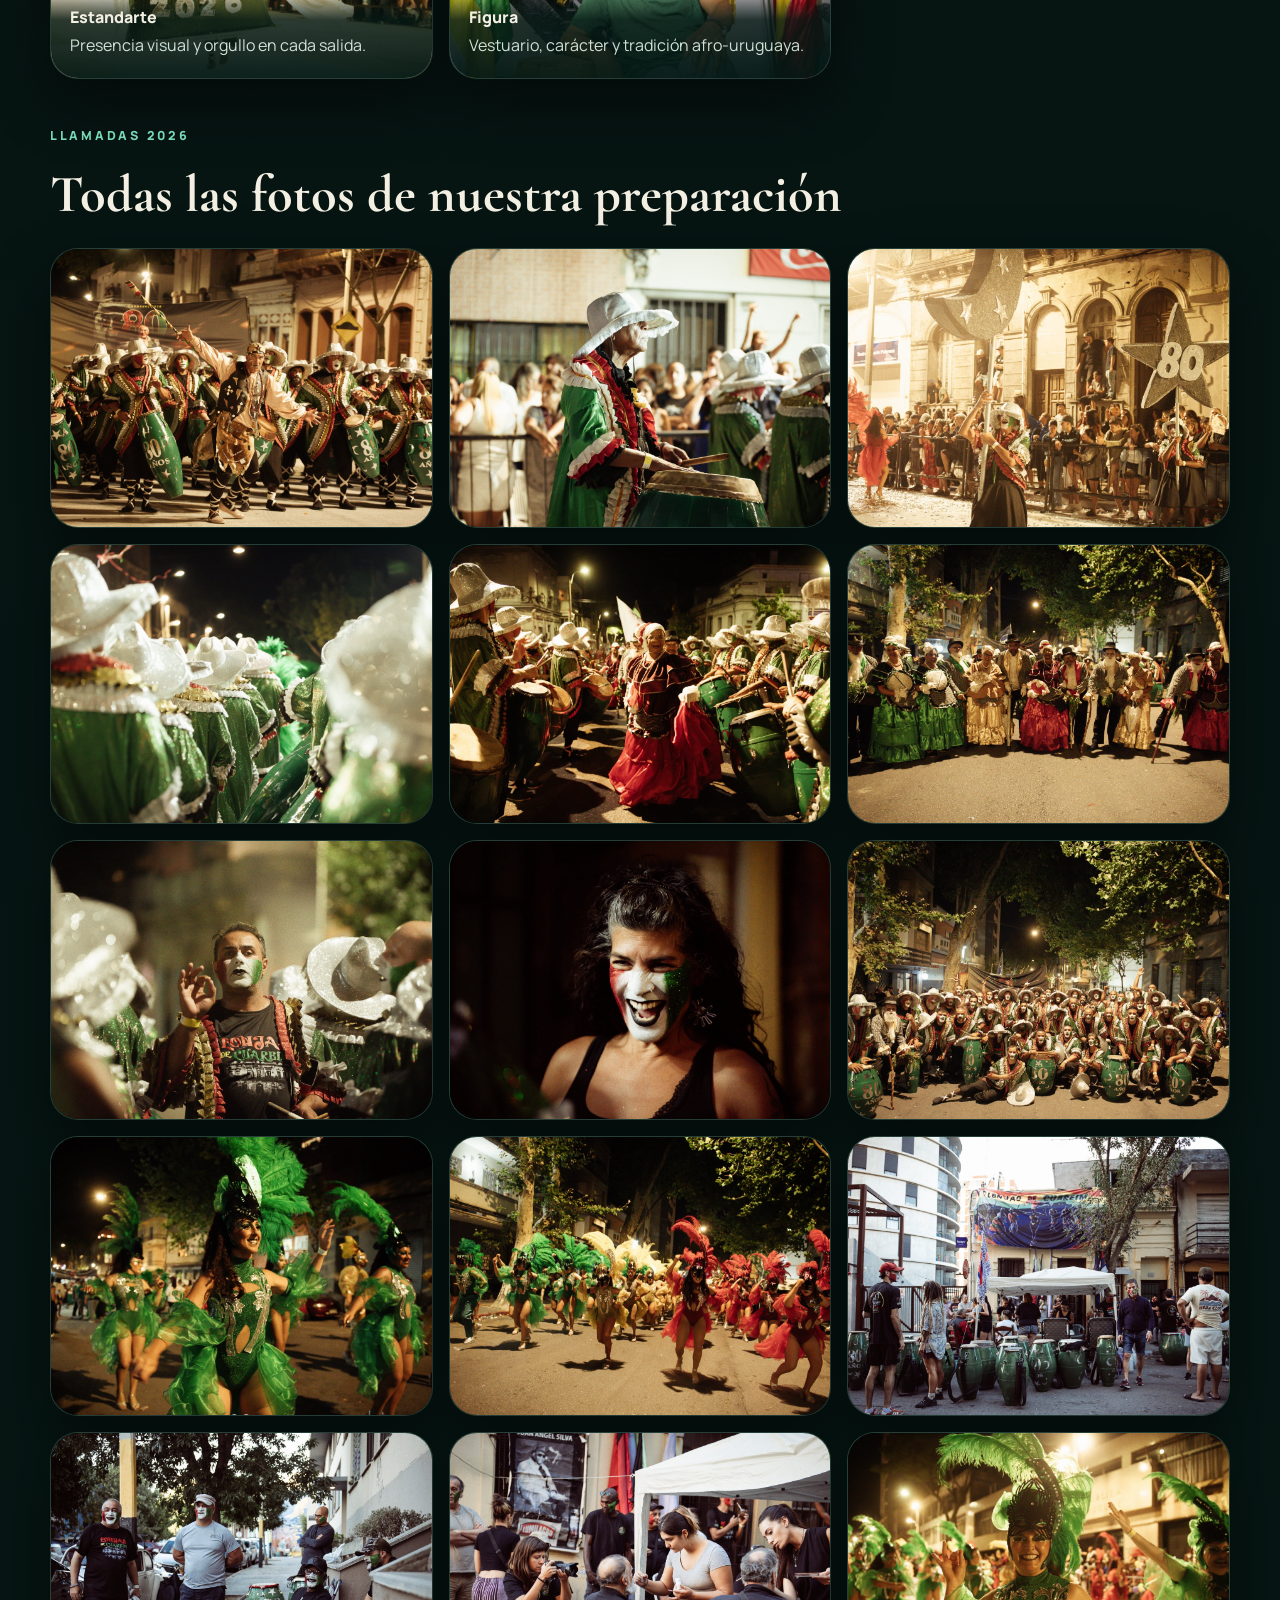
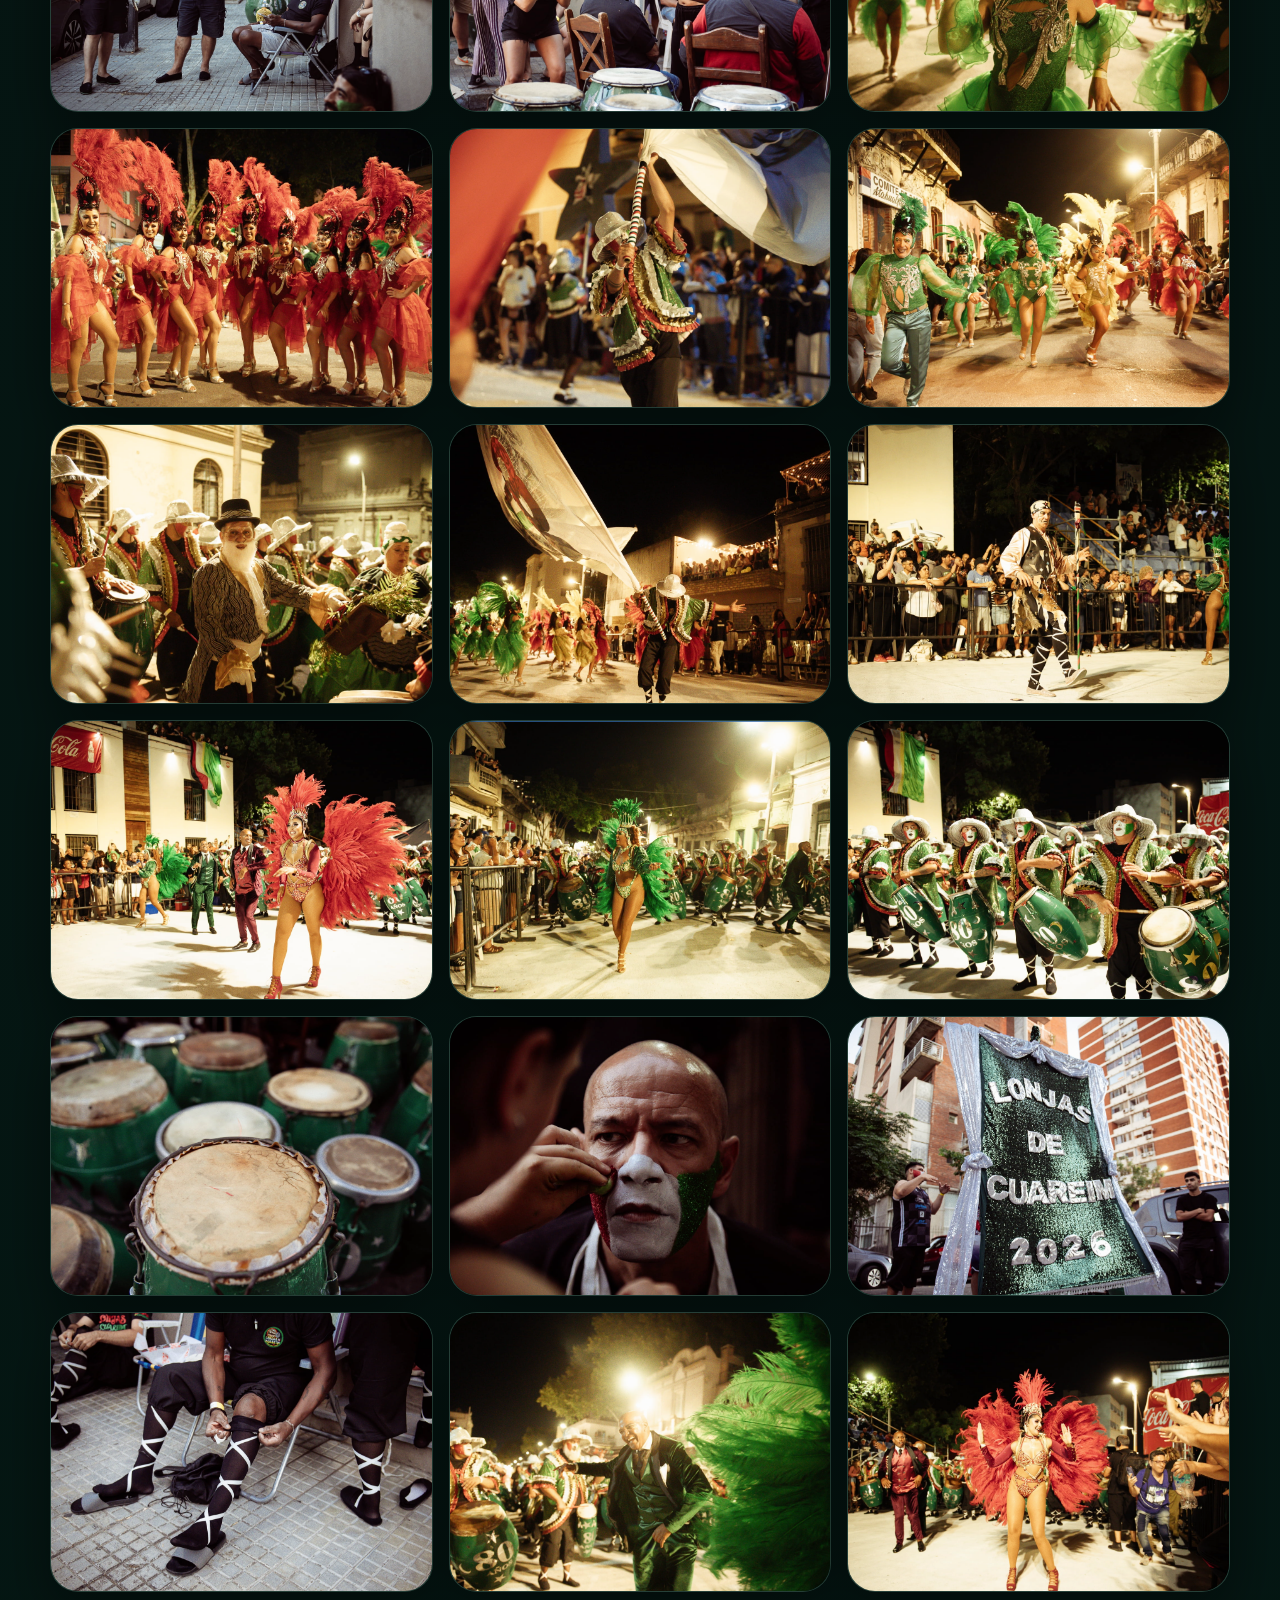
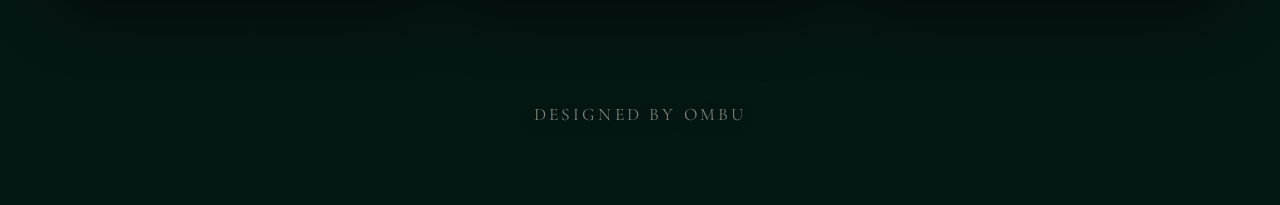
==== commit f573cbed: "gg" ====
--- a/galeria.html
+++ b/galeria.html
@@ -99,7 +99,7 @@
 
             <article class="photo-frame">
               <button class="photo-trigger" type="button">
-                <img src="imagenes/estandarte.jpg" alt="Estandarte de la comparsa" />
+                <img src="imagenes/estandarte.png" alt="Estandarte de la comparsa" />
               </button>
               <div class="photo-frame-copy">
                 <span>Estandarte</span>
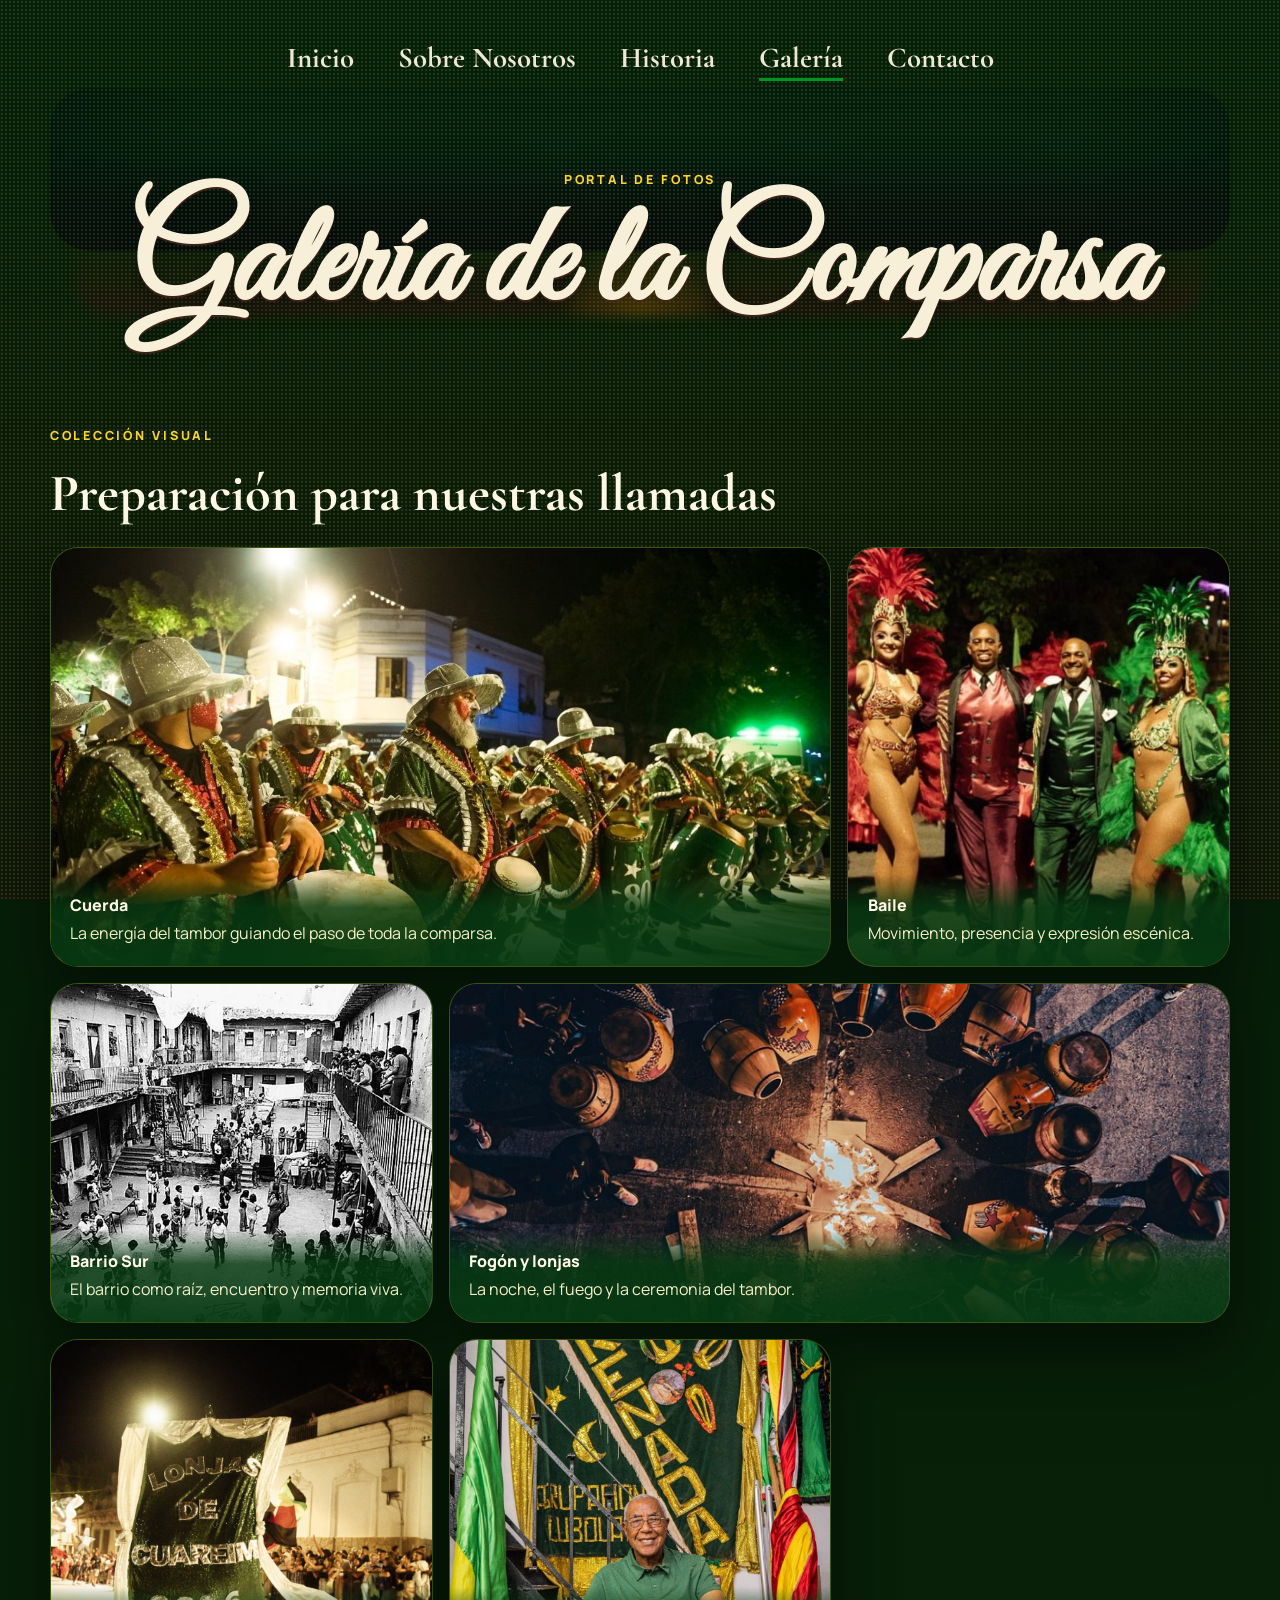
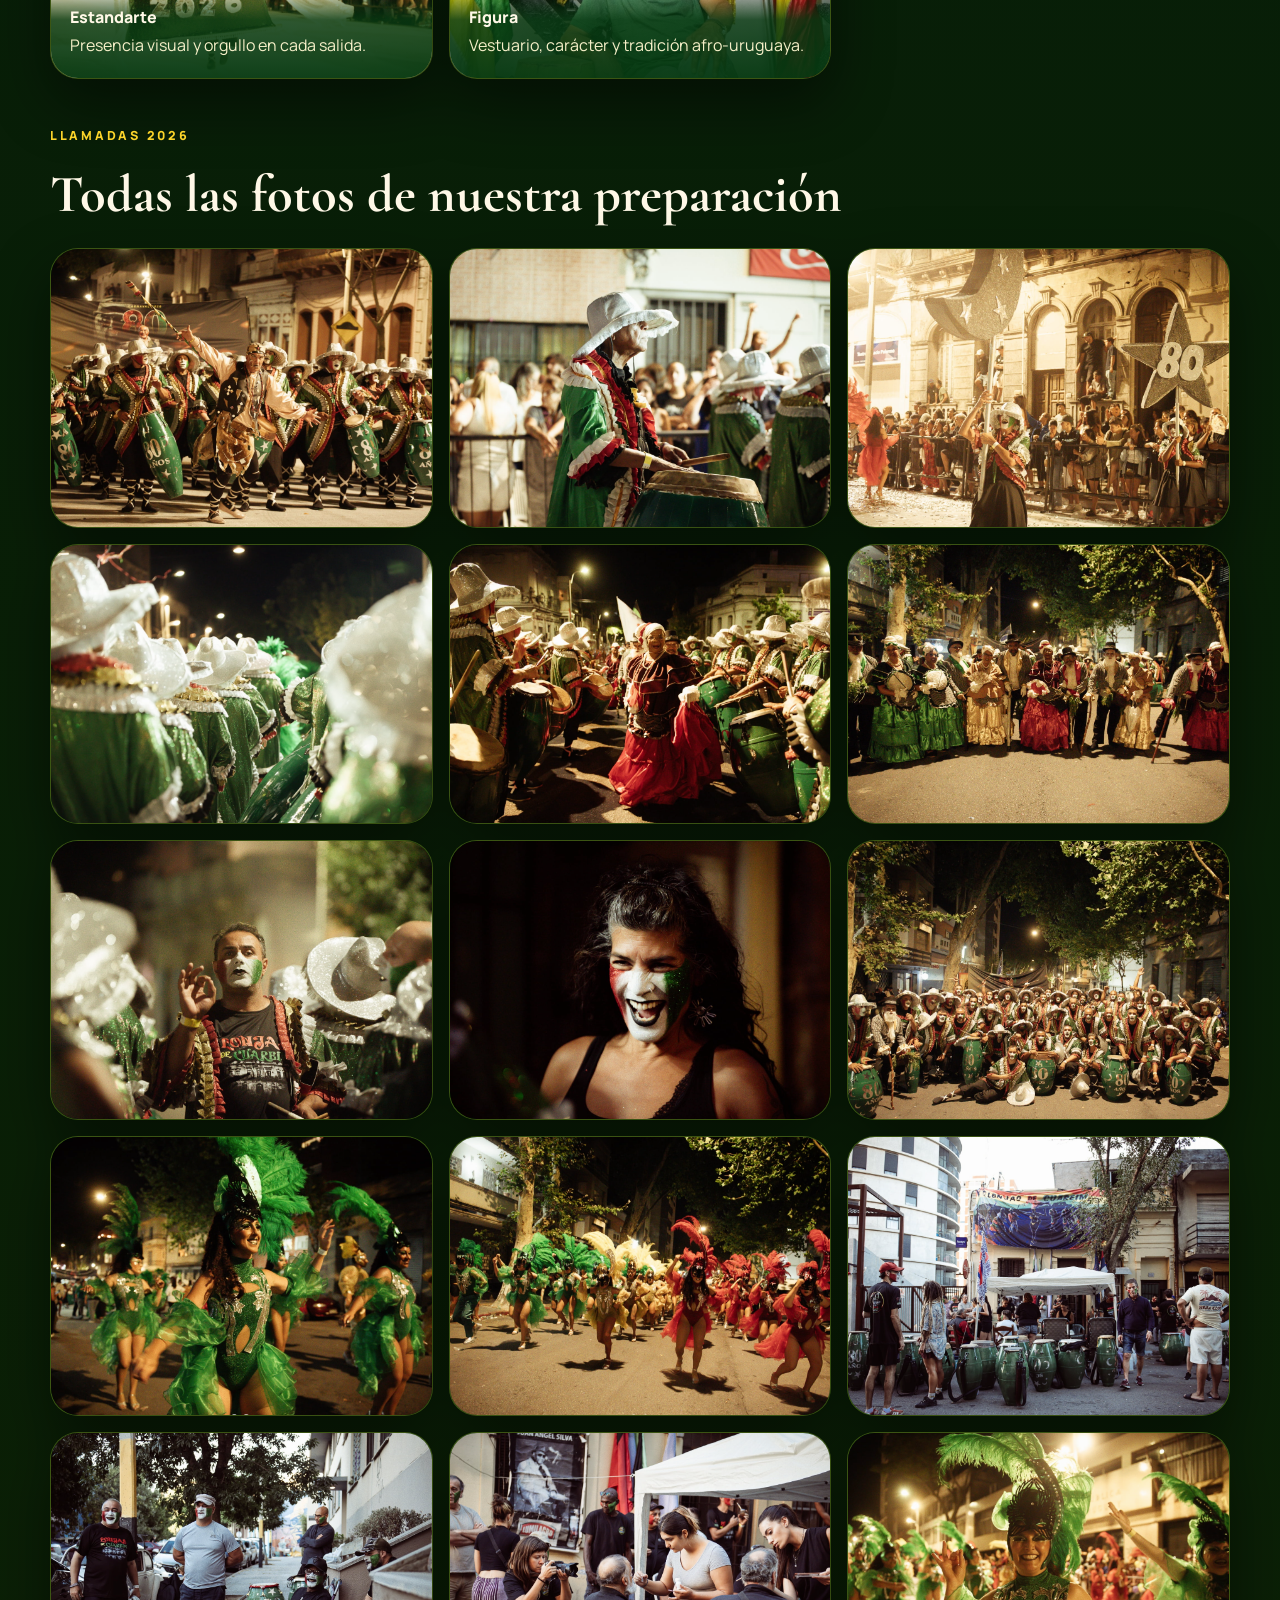
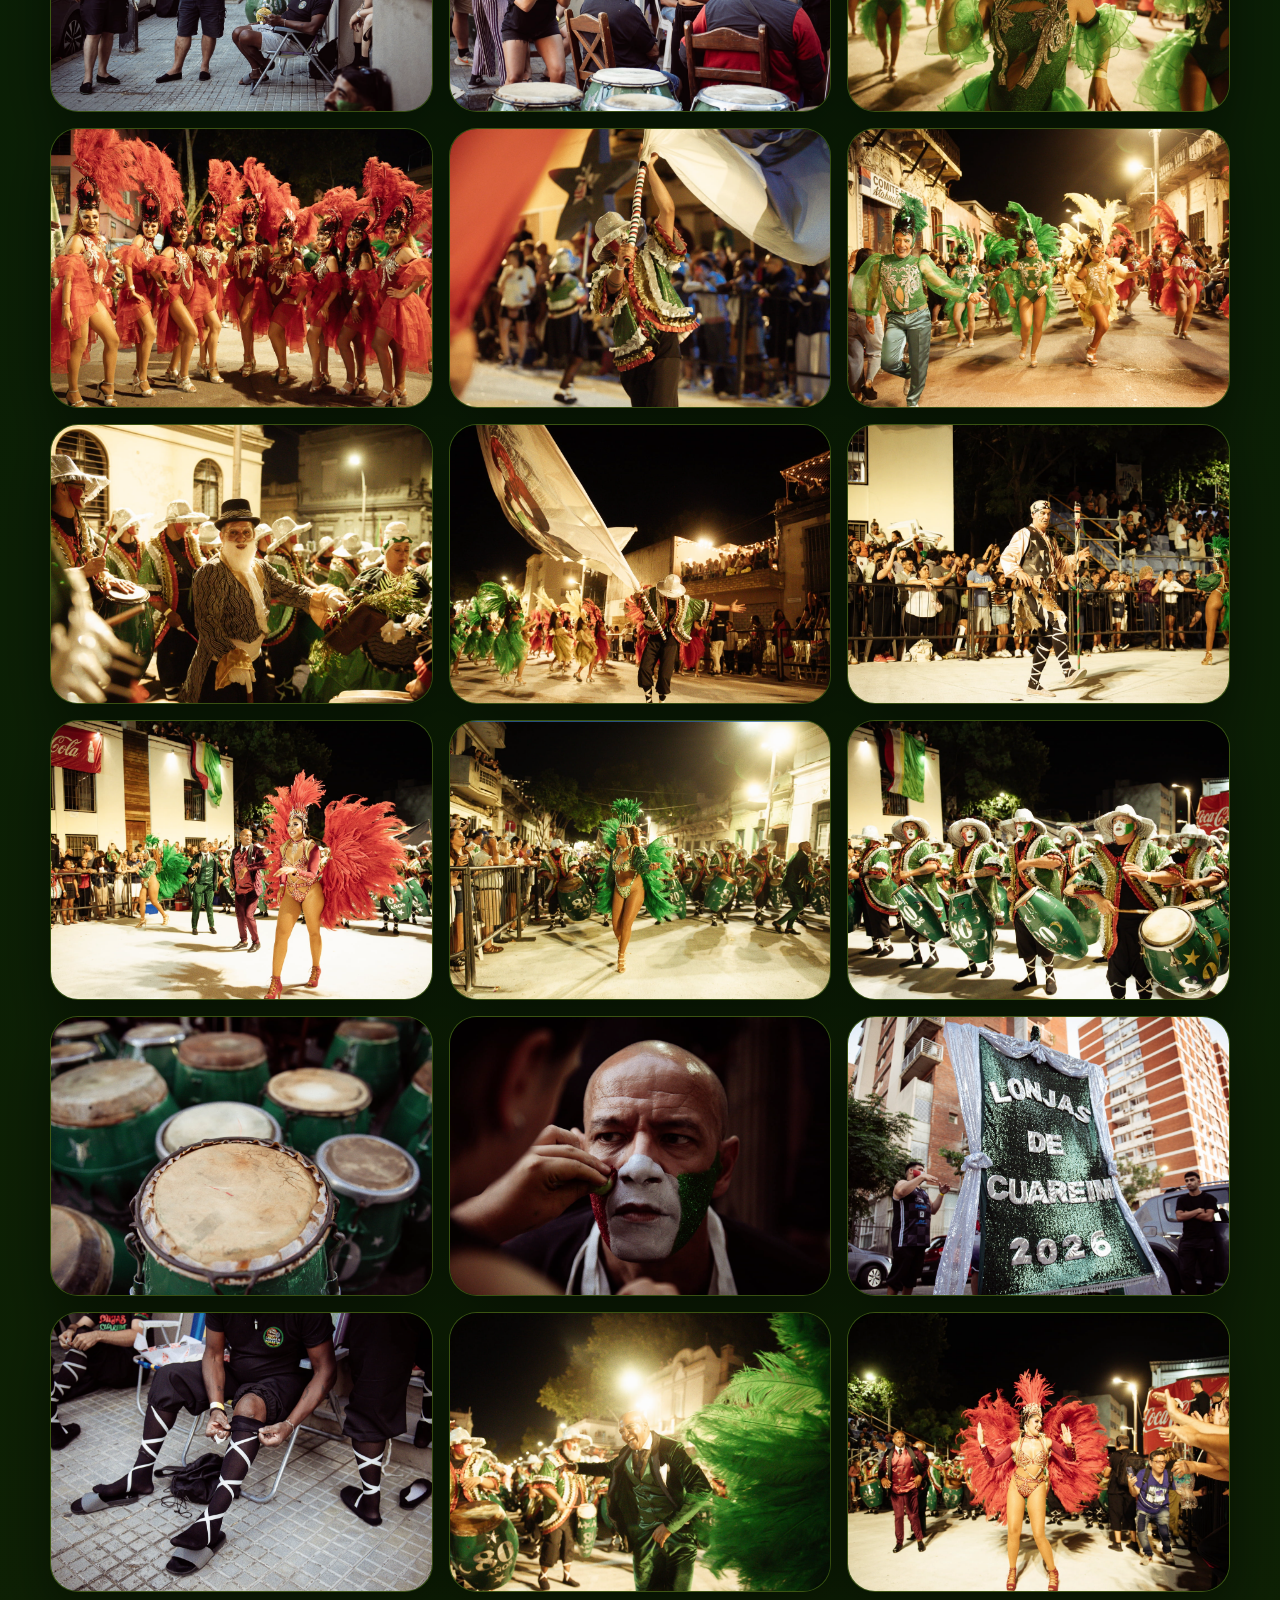
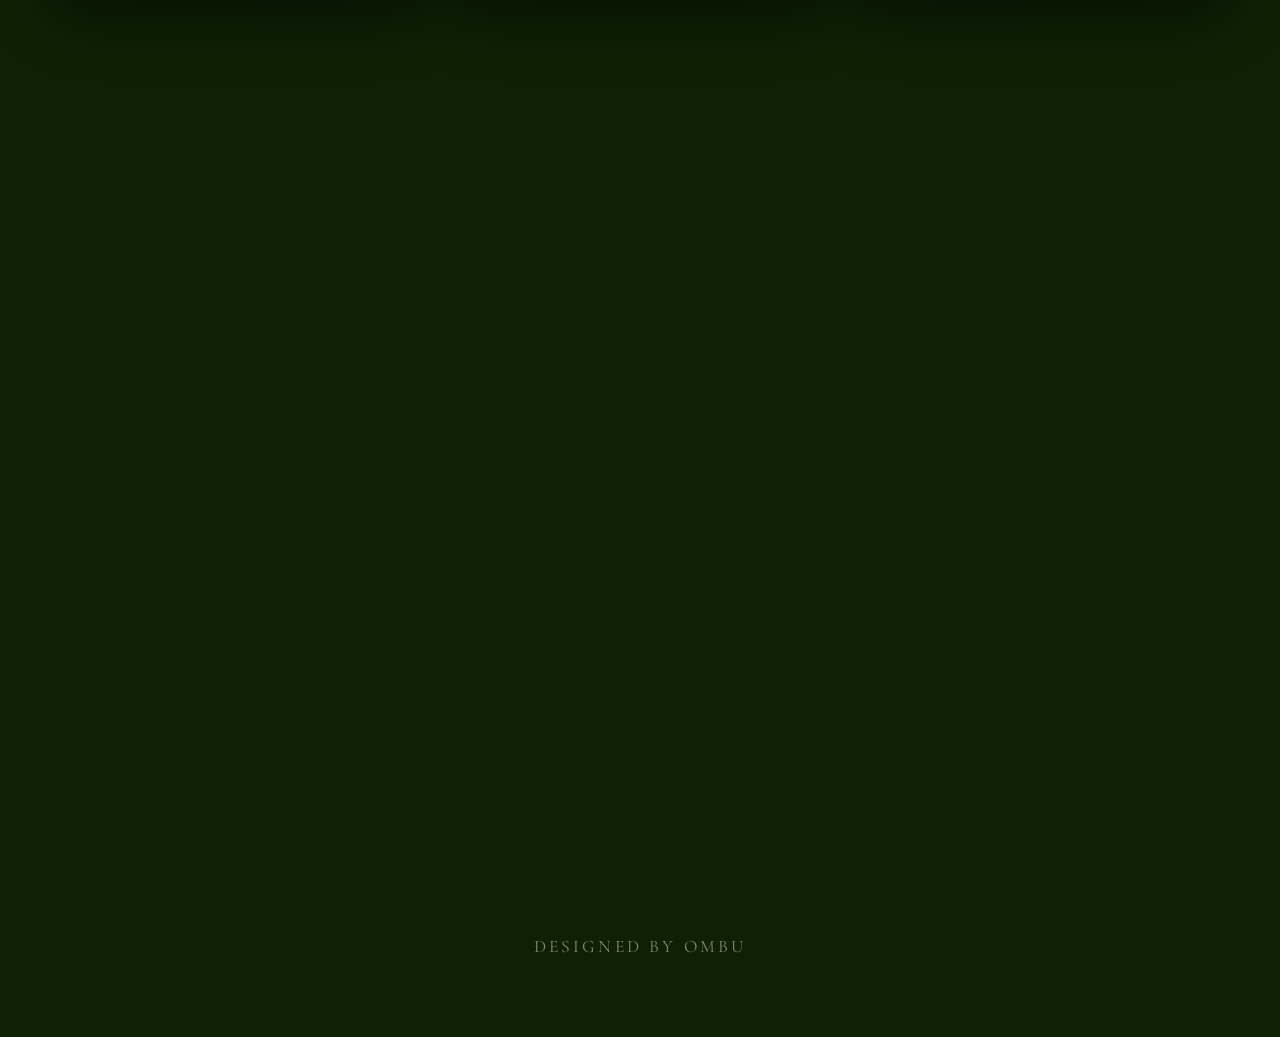
==== commit a2668745: "fgjgjdh" ====
--- a/galeria.html
+++ b/galeria.html
@@ -278,6 +278,26 @@
             </article>
           </div>
         </section>
+
+        <section class="section section-subpage reveal">
+          <div class="section-heading">
+            <p class="eyebrow">Video</p>
+            <h2 class="single-line-title">Nuestro pasaje por Isla de Flores - Llamadas 2026</h2>
+          </div>
+
+          <div class="video-preview">
+            <div class="video-frame">
+              <iframe
+                src="https://www.youtube.com/embed/FE-LpzkhK-w"
+                title="Video de Lonjas de Cuareim"
+                loading="lazy"
+                allow="accelerometer; autoplay; clipboard-write; encrypted-media; gyroscope; picture-in-picture; web-share"
+                referrerpolicy="strict-origin-when-cross-origin"
+                allowfullscreen
+              ></iframe>
+            </div>
+          </div>
+        </section>
       </main>
 
       <div class="lightbox" aria-hidden="true">
--- a/styles.css
+++ b/styles.css
@@ -1,11 +1,13 @@
 :root {
-  --surface: rgba(10, 37, 33, 0.8);
-  --surface-strong: rgba(10, 59, 50, 0.9);
-  --text: #f3efe2;
-  --muted: #cfe0d6;
-  --accent: #0f8f6f;
-  --accent-soft: #78d9b5;
-  --line: rgba(194, 248, 228, 0.18);
+  --surface: rgba(4, 53, 15, 0.82);
+  --surface-strong: rgba(0, 80, 25, 0.9);
+  --text: #fff8e7;
+  --muted: #f5efc8;
+  --accent: #009421;
+  --accent-soft: #fbd42a;
+  --accent-warm: #ffb200;
+  --accent-hot: #ff3131;
+  --line: rgba(251, 212, 42, 0.22);
   --shadow: 0 24px 60px rgba(0, 0, 0, 0.48);
 }
 
@@ -25,9 +27,9 @@
   font-family: "Manrope", sans-serif;
   color: var(--text);
   background:
-    linear-gradient(180deg, rgba(5, 18, 16, 0.3), rgba(4, 24, 20, 0.74)),
+    linear-gradient(180deg, rgba(0, 46, 12, 0.32), rgba(19, 38, 3, 0.74)),
     url("portada.png") center top / cover no-repeat fixed;
-  background-color: #081412;
+  background-color: #071507;
 }
 
 body::before {
@@ -36,9 +38,9 @@
   inset: 0;
   pointer-events: none;
   background:
-    linear-gradient(180deg, rgba(3, 27, 23, 0.42) 0%, rgba(5, 31, 27, 0.18) 24%, rgba(3, 22, 19, 0.72) 100%),
-    linear-gradient(rgba(180, 241, 222, 0.04) 1px, transparent 1px),
-    linear-gradient(90deg, rgba(180, 241, 222, 0.04) 1px, transparent 1px);
+    linear-gradient(180deg, rgba(0, 48, 14, 0.42) 0%, rgba(34, 43, 0, 0.18) 24%, rgba(44, 11, 11, 0.56) 100%),
+    linear-gradient(rgba(251, 212, 42, 0.05) 1px, transparent 1px),
+    linear-gradient(90deg, rgba(251, 212, 42, 0.05) 1px, transparent 1px);
   background-size: auto, 32px 32px, 32px 32px;
   opacity: 0.48;
 }
@@ -49,7 +51,7 @@
   inset: 0;
   pointer-events: none;
   opacity: 0.16;
-  background-image: radial-gradient(circle, rgba(255, 249, 231, 0.7) 0.8px, transparent 1px);
+  background-image: radial-gradient(circle, rgba(255, 240, 166, 0.72) 0.8px, transparent 1px);
   background-size: 4px 4px;
   mix-blend-mode: screen;
 }
@@ -80,7 +82,7 @@
   pointer-events: none;
   inset: 5.5rem 0 8rem;
   border-radius: 40px;
-  background: linear-gradient(180deg, rgba(7, 34, 31, 0.34) 0%, rgba(13, 69, 55, 0.22) 42%, rgba(3, 20, 17, 0.7) 100%);
+  background: linear-gradient(180deg, rgba(0, 54, 15, 0.34) 0%, rgba(0, 148, 33, 0.24) 42%, rgba(88, 21, 21, 0.42) 100%);
   box-shadow: inset 0 -140px 160px rgba(2, 13, 11, 0.92);
 }
 
@@ -92,8 +94,8 @@
   height: 34%;
   border-radius: 36px;
   background:
-    radial-gradient(circle at 50% 100%, rgba(57, 213, 166, 0.24), transparent 14%),
-    linear-gradient(180deg, transparent 0%, rgba(4, 19, 16, 0.12) 38%, rgba(3, 16, 13, 0.5) 100%);
+    radial-gradient(circle at 50% 100%, rgba(255, 178, 0, 0.24), transparent 14%),
+    linear-gradient(180deg, transparent 0%, rgba(14, 50, 9, 0.12) 38%, rgba(54, 12, 12, 0.42) 100%);
   filter: blur(6px);
 }
 
@@ -109,8 +111,8 @@
 
 .menu-toggle {
   display: none;
-  border: 1px solid rgba(194, 248, 228, 0.22);
-  background: rgba(6, 36, 31, 0.76);
+  border: 1px solid rgba(251, 212, 42, 0.25);
+  background: rgba(2, 58, 16, 0.78);
   border-radius: 14px;
   padding: 0.8rem 0.75rem;
   cursor: pointer;
@@ -229,7 +231,7 @@
   font-family: "Cormorant Garamond", serif;
   font-size: clamp(2rem, 3vw, 3.6rem);
   font-weight: 700;
-  color: #93e5c6;
+  color: var(--accent-soft);
   text-shadow: 0 8px 20px rgba(0, 0, 0, 0.3);
 }
 
@@ -248,9 +250,9 @@
 }
 
 .button-primary {
-  background: linear-gradient(180deg, #12a27d, #0b6a53);
-  color: #effff8;
-  box-shadow: 0 18px 34px rgba(6, 73, 56, 0.38);
+  background: linear-gradient(180deg, var(--accent-hot), #c31414);
+  color: #fff4cf;
+  box-shadow: 0 18px 34px rgba(120, 15, 15, 0.4);
 }
 
 .hero-card,
@@ -271,7 +273,7 @@
   padding: 1.35rem 1.5rem;
   border-radius: 26px;
   width: min(100%, 1120px);
-  background: linear-gradient(180deg, rgba(7, 31, 27, 0.76), rgba(5, 28, 24, 0.56));
+  background: linear-gradient(180deg, rgba(3, 66, 19, 0.78), rgba(31, 58, 4, 0.6));
 }
 
 .hero-card-label {
@@ -279,7 +281,7 @@
   margin-bottom: 1rem;
   padding: 0.35rem 0.7rem;
   border-radius: 999px;
-  background: rgba(120, 217, 181, 0.12);
+  background: rgba(251, 212, 42, 0.14);
   color: var(--accent-soft);
   font-size: 0.82rem;
   font-weight: 800;
@@ -381,7 +383,7 @@
   display: flex;
   align-items: flex-end;
   min-height: 260px;
-  background: linear-gradient(160deg, rgba(18, 162, 125, 0.22), transparent 54%), var(--surface-strong);
+  background: linear-gradient(160deg, rgba(255, 49, 49, 0.18), transparent 54%), var(--surface-strong);
 }
 
 .schedule-list,
@@ -417,8 +419,8 @@
   flex-direction: column;
   justify-content: flex-end;
   background:
-    linear-gradient(180deg, rgba(255, 255, 255, 0) 12%, rgba(3, 18, 15, 0.88) 92%),
-    radial-gradient(circle at top, rgba(120, 217, 181, 0.2), rgba(18, 162, 125, 0.08) 36%, transparent 70%),
+    linear-gradient(180deg, rgba(255, 255, 255, 0) 12%, rgba(11, 42, 10, 0.9) 92%),
+    radial-gradient(circle at top, rgba(251, 212, 42, 0.22), rgba(255, 49, 49, 0.08) 36%, transparent 70%),
     var(--surface-strong);
   overflow: hidden;
 }
@@ -449,7 +451,7 @@
   position: absolute;
   inset: 0;
   background:
-    linear-gradient(180deg, rgba(6, 29, 24, 0.08) 10%, rgba(3, 18, 15, 0.84) 92%);
+    linear-gradient(180deg, rgba(11, 39, 10, 0.08) 10%, rgba(7, 34, 8, 0.86) 92%);
   z-index: -1;
 }
 
@@ -490,7 +492,7 @@
   border: 1px solid var(--line);
   border-radius: 28px;
   overflow: hidden;
-  background: rgba(4, 24, 20, 0.72);
+  background: rgba(6, 57, 17, 0.72);
   box-shadow: var(--shadow);
 }
 
@@ -505,6 +507,27 @@
 
 .photo-portal-archive .photo-frame {
   min-height: 280px;
+}
+
+.video-preview {
+  display: grid;
+}
+
+.video-frame {
+  position: relative;
+  overflow: hidden;
+  border: 1px solid var(--line);
+  border-radius: 28px;
+  background: rgba(6, 57, 17, 0.72);
+  box-shadow: var(--shadow);
+  aspect-ratio: 16 / 9;
+}
+
+.video-frame iframe {
+  width: 100%;
+  height: 100%;
+  border: 0;
+  display: block;
 }
 
 .photo-frame img {
@@ -532,7 +555,7 @@
   pointer-events: none;
   padding: 1.2rem;
   background:
-    linear-gradient(180deg, rgba(4, 24, 20, 0) 0%, rgba(4, 24, 20, 0.84) 36%, rgba(4, 24, 20, 0.96) 100%);
+    linear-gradient(180deg, rgba(6, 38, 11, 0) 0%, rgba(6, 57, 17, 0.84) 36%, rgba(6, 57, 17, 0.96) 100%);
 }
 
 .photo-frame-copy span {
@@ -555,7 +578,7 @@
   display: grid;
   place-items: center;
   padding: 2rem;
-  background: rgba(3, 18, 15, 0.9);
+  background: rgba(10, 40, 10, 0.92);
   opacity: 0;
   visibility: hidden;
   transition: opacity 220ms ease, visibility 220ms ease;
@@ -584,8 +607,8 @@
   position: absolute;
   top: 1.2rem;
   right: 1.2rem;
-  border: 1px solid rgba(194, 248, 228, 0.22);
-  background: rgba(6, 36, 31, 0.9);
+  border: 1px solid rgba(251, 212, 42, 0.25);
+  background: rgba(87, 16, 16, 0.9);
   color: var(--text);
   width: 48px;
   height: 48px;
@@ -670,7 +693,7 @@
 @media (max-width: 720px) {
   body {
     background:
-      linear-gradient(180deg, rgba(9, 7, 9, 0.38), rgba(9, 7, 9, 0.72)),
+      linear-gradient(180deg, rgba(10, 42, 8, 0.38), rgba(52, 17, 17, 0.66)),
       url("portada.png") 64% top / cover no-repeat scroll;
   }
 
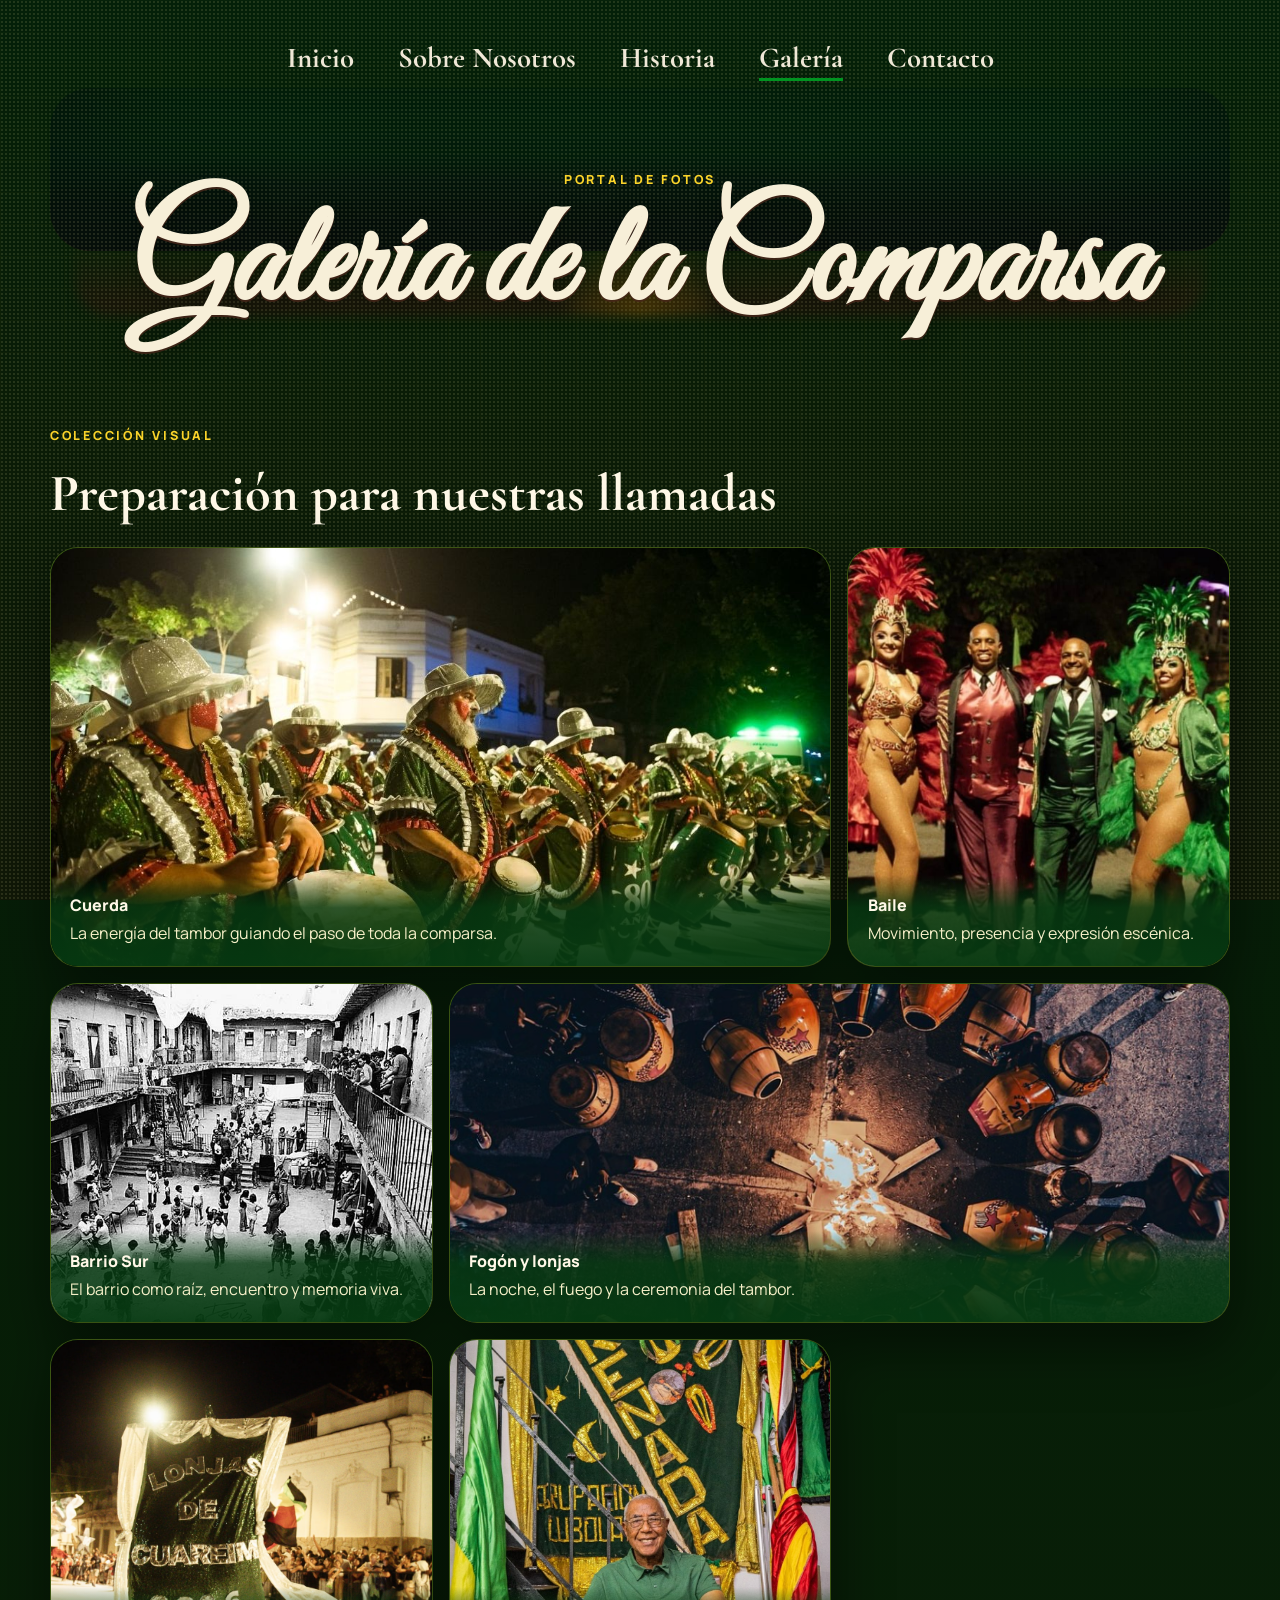
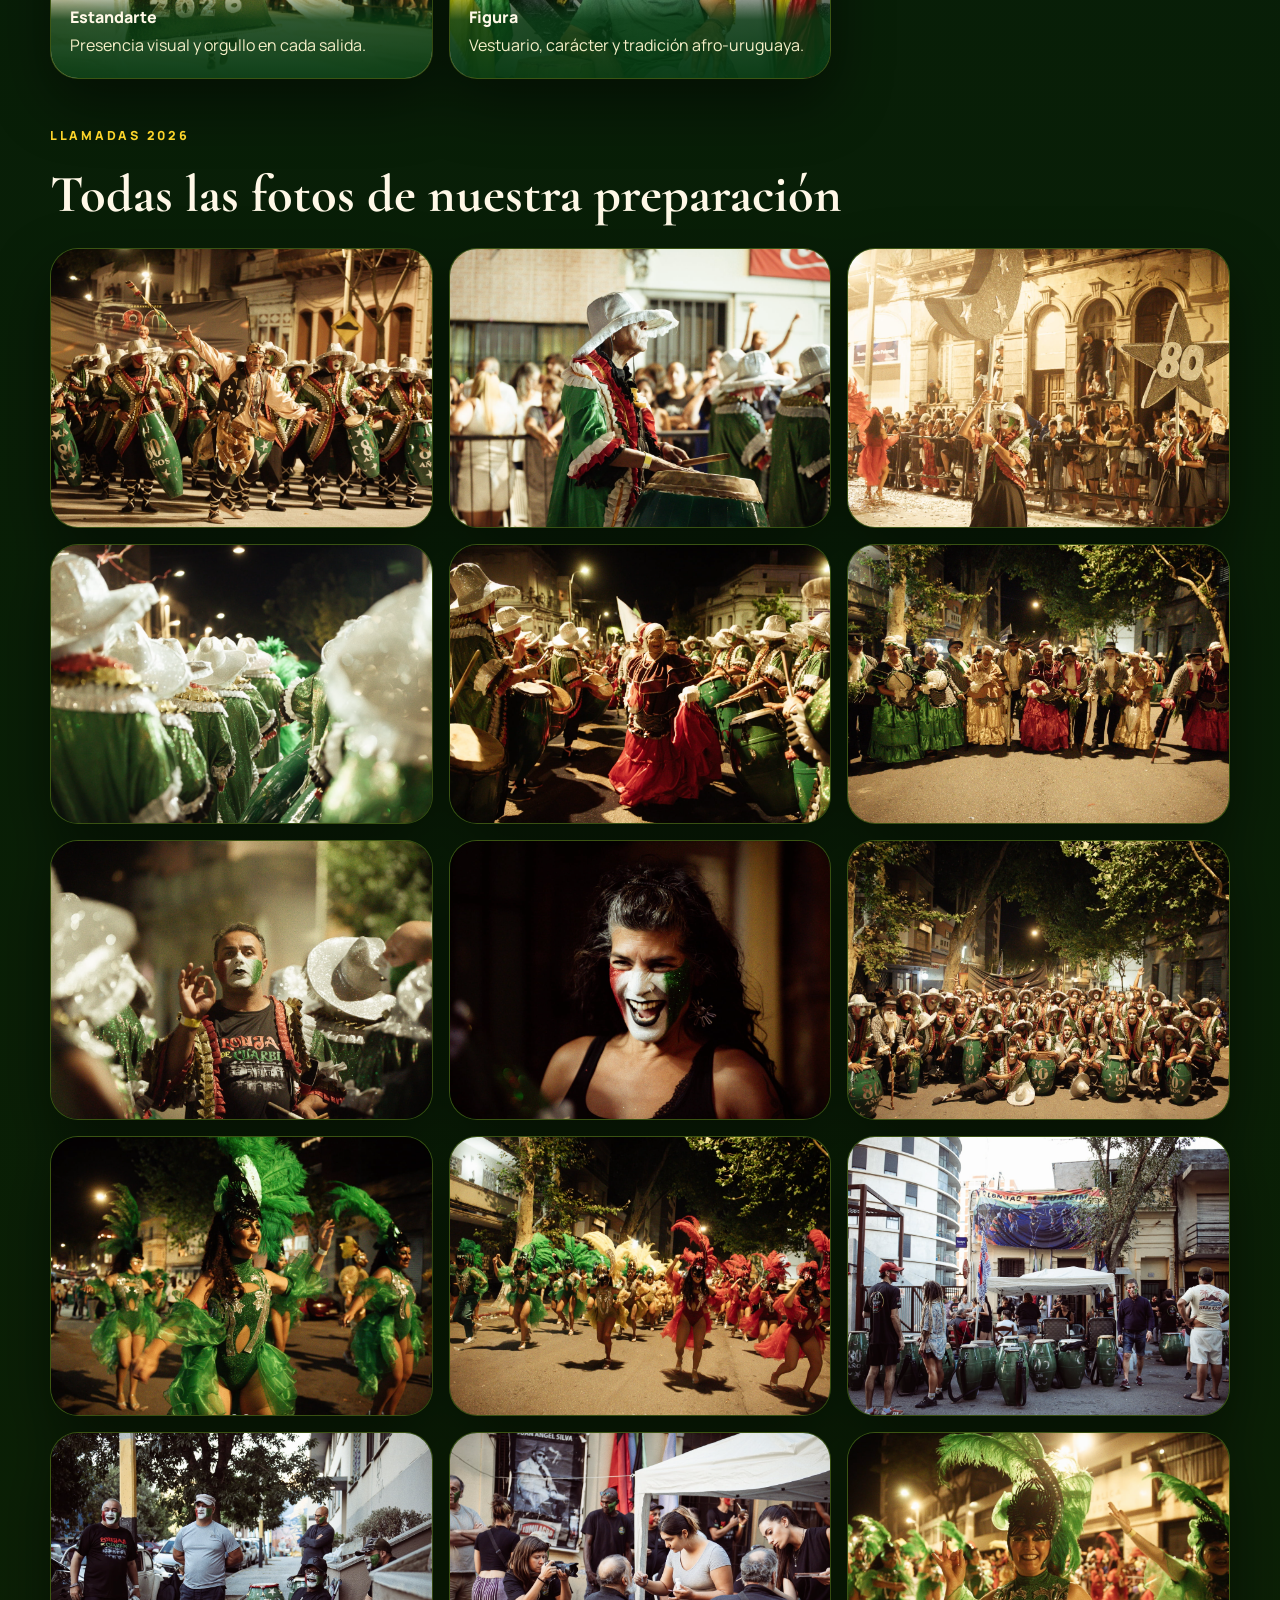
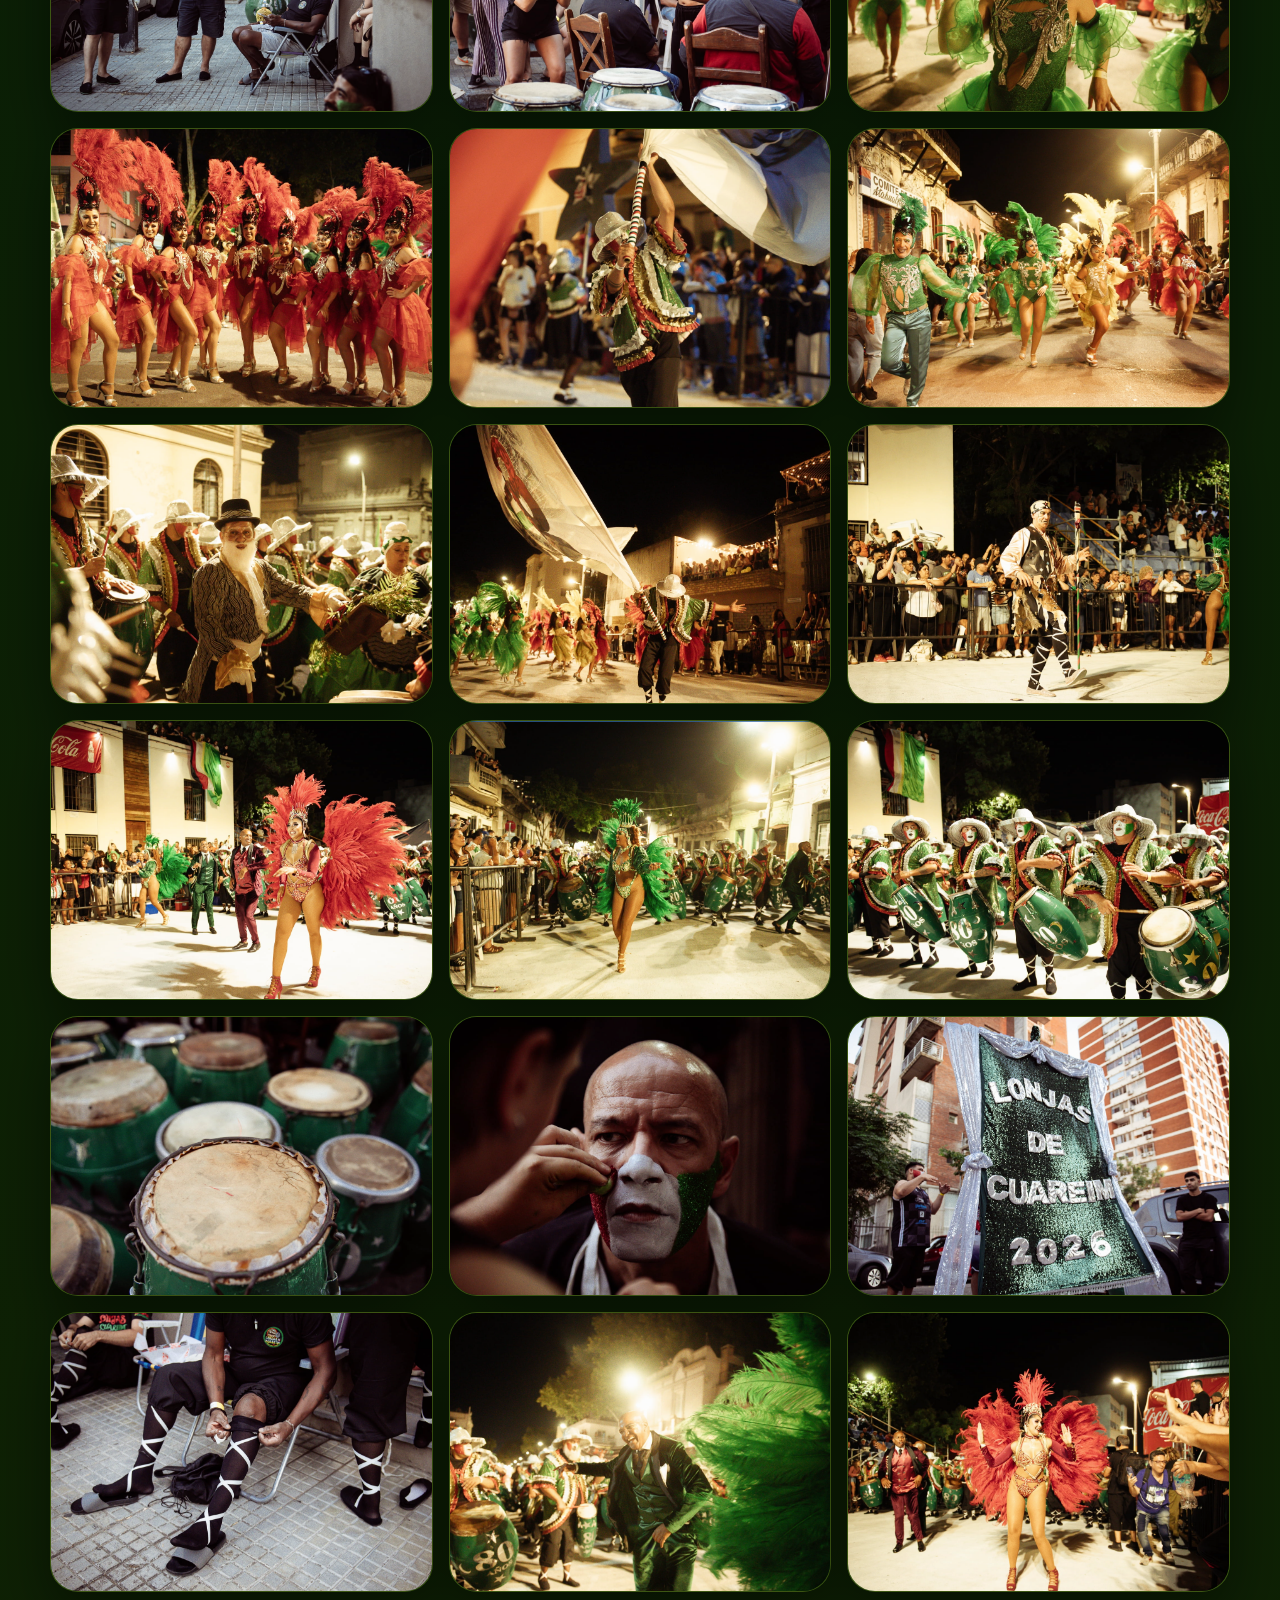
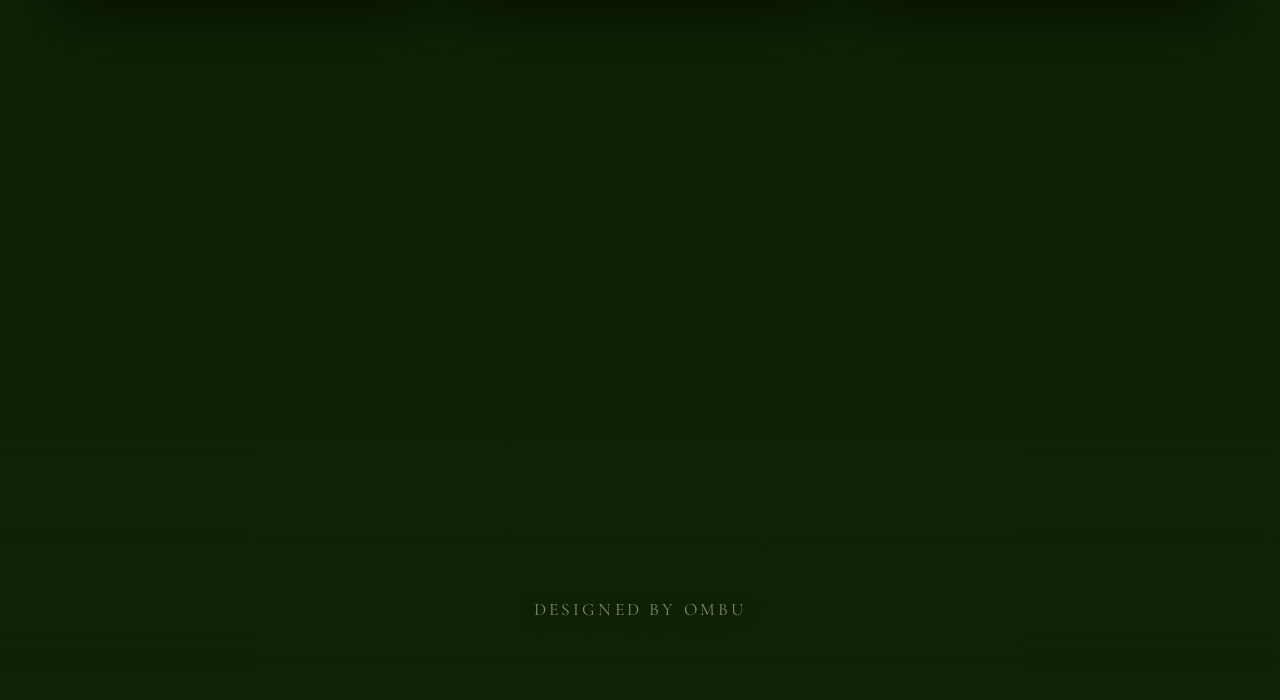
==== commit 714860a2: "fgjgjdh" ====
--- a/galeria.html
+++ b/galeria.html
@@ -289,13 +289,24 @@
             <div class="video-frame">
               <iframe
                 src="https://www.youtube.com/embed/FE-LpzkhK-w"
-                title="Video de Lonjas de Cuareim"
+                title="Video 1 de Lonjas de Cuareim"
                 loading="lazy"
                 allow="accelerometer; autoplay; clipboard-write; encrypted-media; gyroscope; picture-in-picture; web-share"
                 referrerpolicy="strict-origin-when-cross-origin"
                 allowfullscreen
               ></iframe>
             </div>
+
+            <div class="video-frame">
+              <iframe
+                src="https://www.youtube.com/embed/pMVqdYRc9-8"
+                title="Video 2 de Lonjas de Cuareim"
+                loading="lazy"
+                allow="accelerometer; autoplay; clipboard-write; encrypted-media; gyroscope; picture-in-picture; web-share"
+                referrerpolicy="strict-origin-when-cross-origin"
+                allowfullscreen
+              ></iframe>
+            </div>
           </div>
         </section>
       </main>
--- a/styles.css
+++ b/styles.css
@@ -511,6 +511,8 @@
 
 .video-preview {
   display: grid;
+  grid-template-columns: repeat(2, minmax(0, 1fr));
+  gap: 1rem;
 }
 
 .video-frame {
@@ -680,6 +682,10 @@
     min-height: 340px;
   }
 
+  .video-preview {
+    grid-template-columns: 1fr;
+  }
+
   .schedule-item {
     flex-direction: column;
     align-items: flex-start;
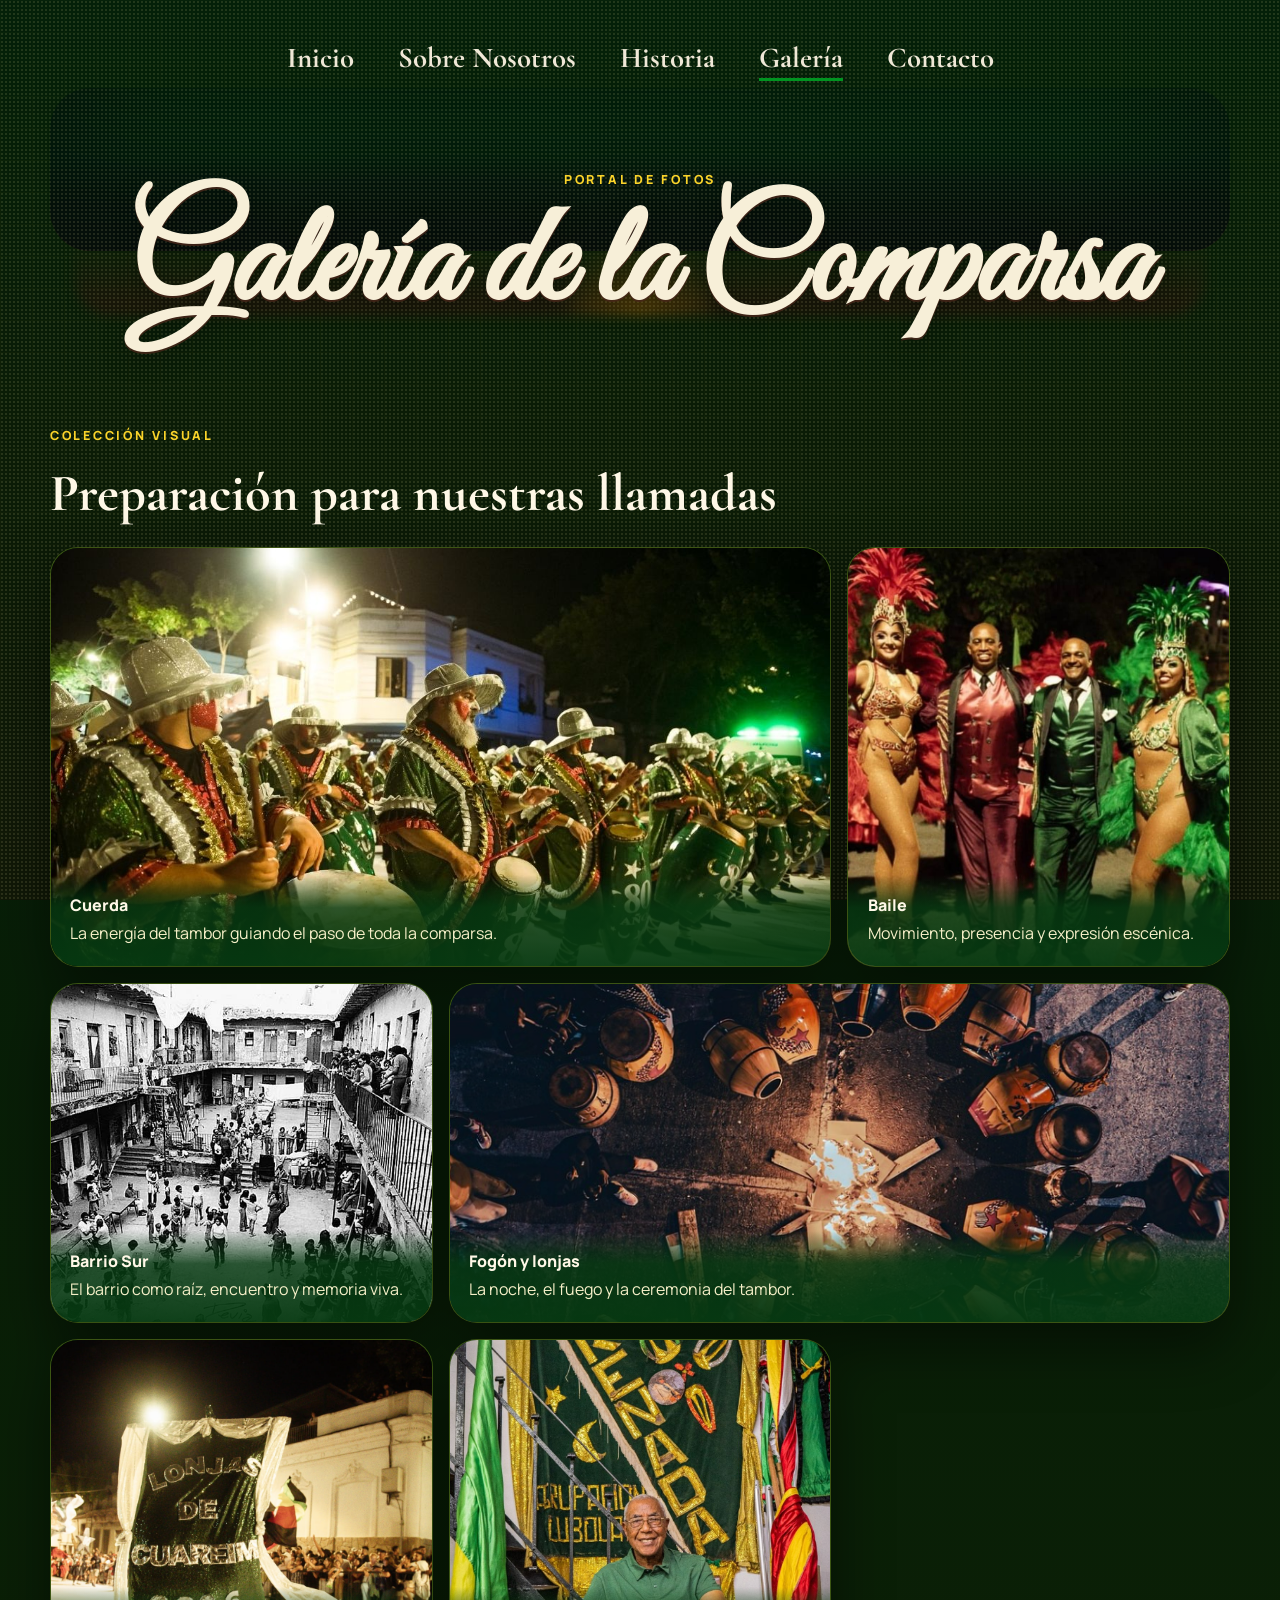
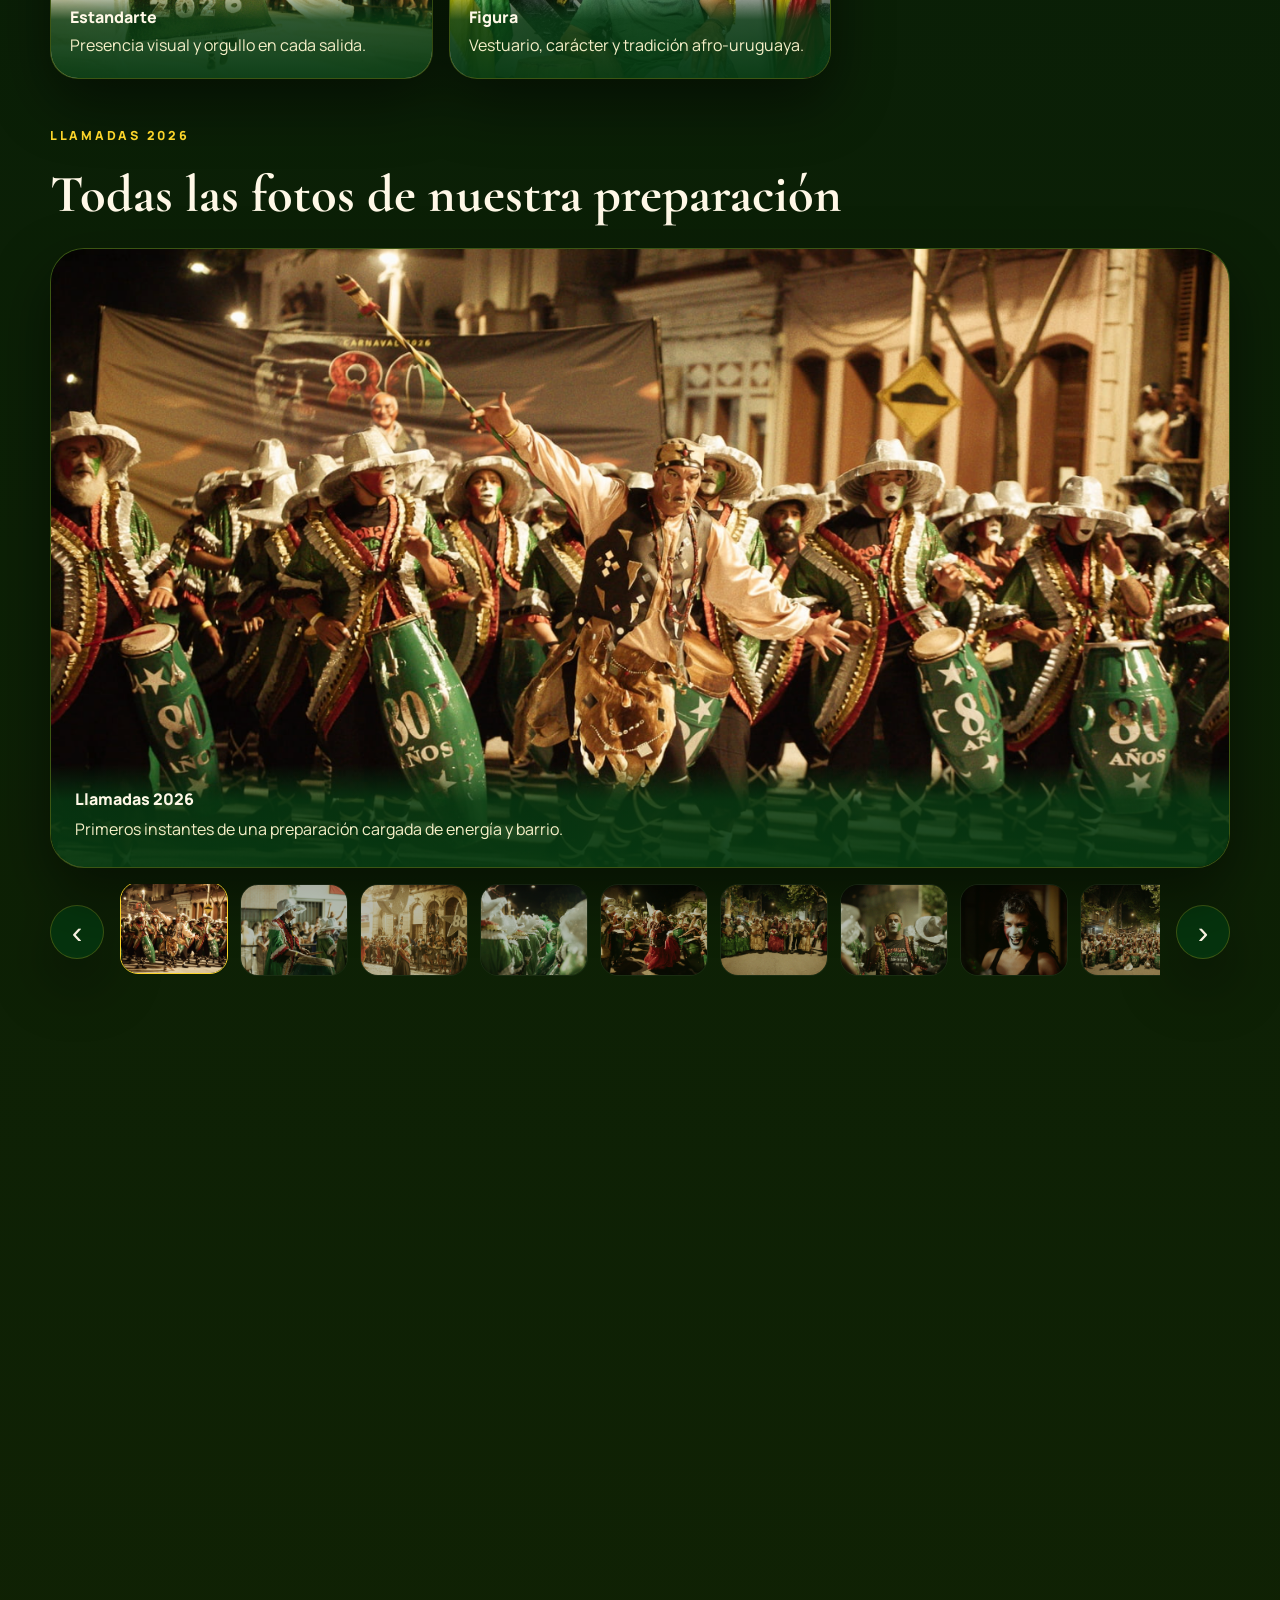
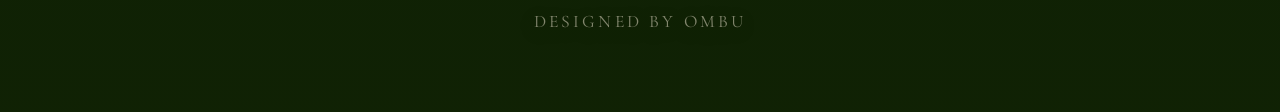
==== commit 5bea818b: "#" ====
--- a/galeria.html
+++ b/galeria.html
@@ -125,158 +125,349 @@
             <h2 class="single-line-title">Todas las fotos de nuestra preparación</h2>
           </div>
 
-          <div class="photo-portal photo-portal-archive">
-            <article class="photo-frame">
-              <button class="photo-trigger" type="button">
-                <img src="llamadas2026/1.png" alt="Llamadas 2026 foto 1" />
-              </button>
-            </article>
-            <article class="photo-frame">
-              <button class="photo-trigger" type="button">
-                <img src="llamadas2026/2.png" alt="Llamadas 2026 foto 2" />
-              </button>
-            </article>
-            <article class="photo-frame">
-              <button class="photo-trigger" type="button">
-                <img src="llamadas2026/3.png" alt="Llamadas 2026 foto 3" />
-              </button>
-            </article>
-            <article class="photo-frame">
-              <button class="photo-trigger" type="button">
-                <img src="llamadas2026/4.png" alt="Llamadas 2026 foto 4" />
-              </button>
-            </article>
-            <article class="photo-frame">
-              <button class="photo-trigger" type="button">
-                <img src="llamadas2026/5.png" alt="Llamadas 2026 foto 5" />
-              </button>
-            </article>
-            <article class="photo-frame">
-              <button class="photo-trigger" type="button">
-                <img src="llamadas2026/6.png" alt="Llamadas 2026 foto 6" />
-              </button>
-            </article>
-            <article class="photo-frame">
-              <button class="photo-trigger" type="button">
-                <img src="llamadas2026/7.png" alt="Llamadas 2026 foto 7" />
-              </button>
-            </article>
-            <article class="photo-frame">
-              <button class="photo-trigger" type="button">
-                <img src="llamadas2026/8.png" alt="Llamadas 2026 foto 8" />
-              </button>
-            </article>
-            <article class="photo-frame">
-              <button class="photo-trigger" type="button">
-                <img src="llamadas2026/9.png" alt="Llamadas 2026 foto 9" />
-              </button>
-            </article>
-            <article class="photo-frame">
-              <button class="photo-trigger" type="button">
-                <img src="llamadas2026/10.png" alt="Llamadas 2026 foto 10" />
-              </button>
-            </article>
-            <article class="photo-frame">
-              <button class="photo-trigger" type="button">
-                <img src="llamadas2026/11.png" alt="Llamadas 2026 foto 11" />
-              </button>
-            </article>
-            <article class="photo-frame">
-              <button class="photo-trigger" type="button">
-                <img src="llamadas2026/12.png" alt="Llamadas 2026 foto 12" />
-              </button>
-            </article>
-            <article class="photo-frame">
-              <button class="photo-trigger" type="button">
-                <img src="llamadas2026/13.png" alt="Llamadas 2026 foto 13" />
-              </button>
-            </article>
-            <article class="photo-frame">
-              <button class="photo-trigger" type="button">
-                <img src="llamadas2026/14.png" alt="Llamadas 2026 foto 14" />
-              </button>
-            </article>
-            <article class="photo-frame">
-              <button class="photo-trigger" type="button">
-                <img src="llamadas2026/15.png" alt="Llamadas 2026 foto 15" />
-              </button>
-            </article>
-            <article class="photo-frame">
-              <button class="photo-trigger" type="button">
-                <img src="llamadas2026/16.png" alt="Llamadas 2026 foto 16" />
-              </button>
-            </article>
-            <article class="photo-frame">
-              <button class="photo-trigger" type="button">
-                <img src="llamadas2026/17.png" alt="Llamadas 2026 foto 17" />
-              </button>
-            </article>
-            <article class="photo-frame">
-              <button class="photo-trigger" type="button">
-                <img src="llamadas2026/18.png" alt="Llamadas 2026 foto 18" />
-              </button>
-            </article>
-            <article class="photo-frame">
-              <button class="photo-trigger" type="button">
-                <img src="llamadas2026/19.png" alt="Llamadas 2026 foto 19" />
-              </button>
-            </article>
-            <article class="photo-frame">
-              <button class="photo-trigger" type="button">
-                <img src="llamadas2026/20.png" alt="Llamadas 2026 foto 20" />
-              </button>
-            </article>
-            <article class="photo-frame">
-              <button class="photo-trigger" type="button">
-                <img src="llamadas2026/21.png" alt="Llamadas 2026 foto 21" />
-              </button>
-            </article>
-            <article class="photo-frame">
-              <button class="photo-trigger" type="button">
-                <img src="llamadas2026/22.png" alt="Llamadas 2026 foto 22" />
-              </button>
-            </article>
-            <article class="photo-frame">
-              <button class="photo-trigger" type="button">
-                <img src="llamadas2026/23.png" alt="Llamadas 2026 foto 23" />
-              </button>
-            </article>
-            <article class="photo-frame">
-              <button class="photo-trigger" type="button">
-                <img src="llamadas2026/24.png" alt="Llamadas 2026 foto 24" />
-              </button>
-            </article>
-            <article class="photo-frame">
-              <button class="photo-trigger" type="button">
-                <img src="llamadas2026/25.png" alt="Llamadas 2026 foto 25" />
-              </button>
-            </article>
-            <article class="photo-frame">
-              <button class="photo-trigger" type="button">
-                <img src="llamadas2026/26.png" alt="Llamadas 2026 foto 26" />
-              </button>
-            </article>
-            <article class="photo-frame">
-              <button class="photo-trigger" type="button">
-                <img src="llamadas2026/27.png" alt="Llamadas 2026 foto 27" />
-              </button>
-            </article>
-            <article class="photo-frame">
-              <button class="photo-trigger" type="button">
-                <img src="llamadas2026/28.png" alt="Llamadas 2026 foto 28" />
-              </button>
-            </article>
-            <article class="photo-frame">
-              <button class="photo-trigger" type="button">
-                <img src="llamadas2026/29.png" alt="Llamadas 2026 foto 29" />
-              </button>
-            </article>
-            <article class="photo-frame">
-              <button class="photo-trigger" type="button">
-                <img src="llamadas2026/30.png" alt="Llamadas 2026 foto 30" />
-              </button>
-            </article>
-          </div>
+          <div class="featured-carousel">
+            <div class="carousel-stage">
+              <article class="carousel-slide is-active">
+                <button class="photo-trigger carousel-photo-trigger" type="button">
+                  <img src="llamadas2026/1.png" alt="Llamadas 2026 foto destacada 1" />
+                </button>
+                <div class="carousel-copy">
+                  <span>Llamadas 2026</span>
+                  <p>Primeros instantes de una preparación cargada de energía y barrio.</p>
+                </div>
+              </article>
+
+              <article class="carousel-slide">
+                <button class="photo-trigger carousel-photo-trigger" type="button">
+                  <img src="llamadas2026/2.png" alt="Llamadas 2026 foto destacada 2" />
+                </button>
+                <div class="carousel-copy">
+                  <span>Llamadas 2026</span>
+                  <p>Ensayo, organización y presencia colectiva rumbo a la salida.</p>
+                </div>
+              </article>
+
+              <article class="carousel-slide">
+                <button class="photo-trigger carousel-photo-trigger" type="button">
+                  <img src="llamadas2026/3.png" alt="Llamadas 2026 foto destacada 3" />
+                </button>
+                <div class="carousel-copy">
+                  <span>Llamadas 2026</span>
+                  <p>Ensayo, organización y presencia colectiva rumbo a la salida.</p>
+                </div>
+              </article>
+
+              <article class="carousel-slide">
+                <button class="photo-trigger carousel-photo-trigger" type="button">
+                  <img src="llamadas2026/4.png" alt="Llamadas 2026 foto destacada 4" />
+                </button>
+                <div class="carousel-copy">
+                  <span>Llamadas 2026</span>
+                  <p>Ensayo, organización y presencia colectiva rumbo a la salida.</p>
+                </div>
+              </article>
+
+              <article class="carousel-slide">
+                <button class="photo-trigger carousel-photo-trigger" type="button">
+                  <img src="llamadas2026/5.png" alt="Llamadas 2026 foto destacada 5" />
+                </button>
+                <div class="carousel-copy">
+                  <span>Llamadas 2026</span>
+                  <p>Ensayo, organización y presencia colectiva rumbo a la salida.</p>
+                </div>
+              </article>
+
+              <article class="carousel-slide">
+                <button class="photo-trigger carousel-photo-trigger" type="button">
+                  <img src="llamadas2026/6.png" alt="Llamadas 2026 foto destacada 6" />
+                </button>
+                <div class="carousel-copy">
+                  <span>Llamadas 2026</span>
+                  <p>Ensayo, organización y presencia colectiva rumbo a la salida.</p>
+                </div>
+              </article>
+
+              <article class="carousel-slide">
+                <button class="photo-trigger carousel-photo-trigger" type="button">
+                  <img src="llamadas2026/7.png" alt="Llamadas 2026 foto destacada 7" />
+                </button>
+                <div class="carousel-copy">
+                  <span>Llamadas 2026</span>
+                  <p>Ensayo, organización y presencia colectiva rumbo a la salida.</p>
+                </div>
+              </article>
+
+              <article class="carousel-slide">
+                <button class="photo-trigger carousel-photo-trigger" type="button">
+                  <img src="llamadas2026/8.png" alt="Llamadas 2026 foto destacada 8" />
+                </button>
+                <div class="carousel-copy">
+                  <span>Llamadas 2026</span>
+                  <p>Ensayo, organización y presencia colectiva rumbo a la salida.</p>
+                </div>
+              </article>
+
+              <article class="carousel-slide">
+                <button class="photo-trigger carousel-photo-trigger" type="button">
+                  <img src="llamadas2026/9.png" alt="Llamadas 2026 foto destacada 9" />
+                </button>
+                <div class="carousel-copy">
+                  <span>Llamadas 2026</span>
+                  <p>Ensayo, organización y presencia colectiva rumbo a la salida.</p>
+                </div>
+              </article>
+
+              <article class="carousel-slide">
+                <button class="photo-trigger carousel-photo-trigger" type="button">
+                  <img src="llamadas2026/10.png" alt="Llamadas 2026 foto destacada 10" />
+                </button>
+                <div class="carousel-copy">
+                  <span>Llamadas 2026</span>
+                  <p>Ensayo, organización y presencia colectiva rumbo a la salida.</p>
+                </div>
+              </article>
+
+              <article class="carousel-slide">
+                <button class="photo-trigger carousel-photo-trigger" type="button">
+                  <img src="llamadas2026/11.png" alt="Llamadas 2026 foto destacada 11" />
+                </button>
+                <div class="carousel-copy">
+                  <span>Llamadas 2026</span>
+                  <p>Ensayo, organización y presencia colectiva rumbo a la salida.</p>
+                </div>
+              </article>
+
+              <article class="carousel-slide">
+                <button class="photo-trigger carousel-photo-trigger" type="button">
+                  <img src="llamadas2026/12.png" alt="Llamadas 2026 foto destacada 12" />
+                </button>
+                <div class="carousel-copy">
+                  <span>Llamadas 2026</span>
+                  <p>Ensayo, organización y presencia colectiva rumbo a la salida.</p>
+                </div>
+              </article>
+
+              <article class="carousel-slide">
+                <button class="photo-trigger carousel-photo-trigger" type="button">
+                  <img src="llamadas2026/13.png" alt="Llamadas 2026 foto destacada 13" />
+                </button>
+                <div class="carousel-copy">
+                  <span>Llamadas 2026</span>
+                  <p>Ensayo, organización y presencia colectiva rumbo a la salida.</p>
+                </div>
+              </article>
+
+              <article class="carousel-slide">
+                <button class="photo-trigger carousel-photo-trigger" type="button">
+                  <img src="llamadas2026/14.png" alt="Llamadas 2026 foto destacada 14" />
+                </button>
+                <div class="carousel-copy">
+                  <span>Llamadas 2026</span>
+                  <p>Ensayo, organización y presencia colectiva rumbo a la salida.</p>
+                </div>
+              </article>
+
+              <article class="carousel-slide">
+                <button class="photo-trigger carousel-photo-trigger" type="button">
+                  <img src="llamadas2026/15.png" alt="Llamadas 2026 foto destacada 15" />
+                </button>
+                <div class="carousel-copy">
+                  <span>Llamadas 2026</span>
+                  <p>Ensayo, organización y presencia colectiva rumbo a la salida.</p>
+                </div>
+              </article>
+
+              <article class="carousel-slide">
+                <button class="photo-trigger carousel-photo-trigger" type="button">
+                  <img src="llamadas2026/16.png" alt="Llamadas 2026 foto destacada 16" />
+                </button>
+                <div class="carousel-copy">
+                  <span>Llamadas 2026</span>
+                  <p>Ensayo, organización y presencia colectiva rumbo a la salida.</p>
+                </div>
+              </article>
+
+              <article class="carousel-slide">
+                <button class="photo-trigger carousel-photo-trigger" type="button">
+                  <img src="llamadas2026/17.png" alt="Llamadas 2026 foto destacada 17" />
+                </button>
+                <div class="carousel-copy">
+                  <span>Llamadas 2026</span>
+                  <p>Ensayo, organización y presencia colectiva rumbo a la salida.</p>
+                </div>
+              </article>
+
+              <article class="carousel-slide">
+                <button class="photo-trigger carousel-photo-trigger" type="button">
+                  <img src="llamadas2026/18.png" alt="Llamadas 2026 foto destacada 18" />
+                </button>
+                <div class="carousel-copy">
+                  <span>Llamadas 2026</span>
+                  <p>Ensayo, organización y presencia colectiva rumbo a la salida.</p>
+                </div>
+              </article>
+
+              <article class="carousel-slide">
+                <button class="photo-trigger carousel-photo-trigger" type="button">
+                  <img src="llamadas2026/19.png" alt="Llamadas 2026 foto destacada 19" />
+                </button>
+                <div class="carousel-copy">
+                  <span>Llamadas 2026</span>
+                  <p>Ensayo, organización y presencia colectiva rumbo a la salida.</p>
+                </div>
+              </article>
+
+              <article class="carousel-slide">
+                <button class="photo-trigger carousel-photo-trigger" type="button">
+                  <img src="llamadas2026/20.png" alt="Llamadas 2026 foto destacada 20" />
+                </button>
+                <div class="carousel-copy">
+                  <span>Llamadas 2026</span>
+                  <p>Ensayo, organización y presencia colectiva rumbo a la salida.</p>
+                </div>
+              </article>
+
+              <article class="carousel-slide">
+                <button class="photo-trigger carousel-photo-trigger" type="button">
+                  <img src="llamadas2026/21.png" alt="Llamadas 2026 foto destacada 21" />
+                </button>
+                <div class="carousel-copy">
+                  <span>Llamadas 2026</span>
+                  <p>Ensayo, organización y presencia colectiva rumbo a la salida.</p>
+                </div>
+              </article>
+
+              <article class="carousel-slide">
+                <button class="photo-trigger carousel-photo-trigger" type="button">
+                  <img src="llamadas2026/22.png" alt="Llamadas 2026 foto destacada 22" />
+                </button>
+                <div class="carousel-copy">
+                  <span>Llamadas 2026</span>
+                  <p>Ensayo, organización y presencia colectiva rumbo a la salida.</p>
+                </div>
+              </article>
+
+              <article class="carousel-slide">
+                <button class="photo-trigger carousel-photo-trigger" type="button">
+                  <img src="llamadas2026/23.png" alt="Llamadas 2026 foto destacada 23" />
+                </button>
+                <div class="carousel-copy">
+                  <span>Llamadas 2026</span>
+                  <p>Ensayo, organización y presencia colectiva rumbo a la salida.</p>
+                </div>
+              </article>
+
+              <article class="carousel-slide">
+                <button class="photo-trigger carousel-photo-trigger" type="button">
+                  <img src="llamadas2026/24.png" alt="Llamadas 2026 foto destacada 24" />
+                </button>
+                <div class="carousel-copy">
+                  <span>Llamadas 2026</span>
+                  <p>Ensayo, organización y presencia colectiva rumbo a la salida.</p>
+                </div>
+              </article>
+
+              <article class="carousel-slide">
+                <button class="photo-trigger carousel-photo-trigger" type="button">
+                  <img src="llamadas2026/25.png" alt="Llamadas 2026 foto destacada 25" />
+                </button>
+                <div class="carousel-copy">
+                  <span>Llamadas 2026</span>
+                  <p>Ensayo, organización y presencia colectiva rumbo a la salida.</p>
+                </div>
+              </article>
+
+              <article class="carousel-slide">
+                <button class="photo-trigger carousel-photo-trigger" type="button">
+                  <img src="llamadas2026/26.png" alt="Llamadas 2026 foto destacada 26" />
+                </button>
+                <div class="carousel-copy">
+                  <span>Llamadas 2026</span>
+                  <p>Ensayo, organización y presencia colectiva rumbo a la salida.</p>
+                </div>
+              </article>
+
+              <article class="carousel-slide">
+                <button class="photo-trigger carousel-photo-trigger" type="button">
+                  <img src="llamadas2026/27.png" alt="Llamadas 2026 foto destacada 27" />
+                </button>
+                <div class="carousel-copy">
+                  <span>Llamadas 2026</span>
+                  <p>Ensayo, organización y presencia colectiva rumbo a la salida.</p>
+                </div>
+              </article>
+
+              <article class="carousel-slide">
+                <button class="photo-trigger carousel-photo-trigger" type="button">
+                  <img src="llamadas2026/28.png" alt="Llamadas 2026 foto destacada 28" />
+                </button>
+                <div class="carousel-copy">
+                  <span>Llamadas 2026</span>
+                  <p>Ensayo, organización y presencia colectiva rumbo a la salida.</p>
+                </div>
+              </article>
+
+              <article class="carousel-slide">
+                <button class="photo-trigger carousel-photo-trigger" type="button">
+                  <img src="llamadas2026/29.png" alt="Llamadas 2026 foto destacada 29" />
+                </button>
+                <div class="carousel-copy">
+                  <span>Llamadas 2026</span>
+                  <p>Ensayo, organización y presencia colectiva rumbo a la salida.</p>
+                </div>
+              </article>
+
+              <article class="carousel-slide">
+                <button class="photo-trigger carousel-photo-trigger" type="button">
+                  <img src="llamadas2026/30.png" alt="Llamadas 2026 foto destacada 30" />
+                </button>
+                <div class="carousel-copy">
+                  <span>Comparsa</span>
+                  <p>Una mirada amplia de todo el trabajo que sostiene la salida.</p>
+                </div>
+              </article>
+            </div>
+
+            <div class="carousel-controls">
+              <button class="carousel-arrow" type="button" data-direction="prev" aria-label="Foto anterior">‹</button>
+              <div class="carousel-thumbs">
+                <button class="carousel-thumb is-active" type="button" data-slide="0">
+                  <img src="llamadas2026/1.png" alt="Miniatura llamadas 1" />
+                </button>
+                <button class="carousel-thumb" type="button" data-slide="1"><img src="llamadas2026/2.png" alt="Miniatura llamadas 2" /></button>
+                <button class="carousel-thumb" type="button" data-slide="2"><img src="llamadas2026/3.png" alt="Miniatura llamadas 3" /></button>
+                <button class="carousel-thumb" type="button" data-slide="3"><img src="llamadas2026/4.png" alt="Miniatura llamadas 4" /></button>
+                <button class="carousel-thumb" type="button" data-slide="4"><img src="llamadas2026/5.png" alt="Miniatura llamadas 5" /></button>
+                <button class="carousel-thumb" type="button" data-slide="5"><img src="llamadas2026/6.png" alt="Miniatura llamadas 6" /></button>
+                <button class="carousel-thumb" type="button" data-slide="6"><img src="llamadas2026/7.png" alt="Miniatura llamadas 7" /></button>
+                <button class="carousel-thumb" type="button" data-slide="7"><img src="llamadas2026/8.png" alt="Miniatura llamadas 8" /></button>
+                <button class="carousel-thumb" type="button" data-slide="8"><img src="llamadas2026/9.png" alt="Miniatura llamadas 9" /></button>
+                <button class="carousel-thumb" type="button" data-slide="9"><img src="llamadas2026/10.png" alt="Miniatura llamadas 10" /></button>
+                <button class="carousel-thumb" type="button" data-slide="10"><img src="llamadas2026/11.png" alt="Miniatura llamadas 11" /></button>
+                <button class="carousel-thumb" type="button" data-slide="11"><img src="llamadas2026/12.png" alt="Miniatura llamadas 12" /></button>
+                <button class="carousel-thumb" type="button" data-slide="12"><img src="llamadas2026/13.png" alt="Miniatura llamadas 13" /></button>
+                <button class="carousel-thumb" type="button" data-slide="13"><img src="llamadas2026/14.png" alt="Miniatura llamadas 14" /></button>
+                <button class="carousel-thumb" type="button" data-slide="14"><img src="llamadas2026/15.png" alt="Miniatura llamadas 15" /></button>
+                <button class="carousel-thumb" type="button" data-slide="15"><img src="llamadas2026/16.png" alt="Miniatura llamadas 16" /></button>
+                <button class="carousel-thumb" type="button" data-slide="16"><img src="llamadas2026/17.png" alt="Miniatura llamadas 17" /></button>
+                <button class="carousel-thumb" type="button" data-slide="17"><img src="llamadas2026/18.png" alt="Miniatura llamadas 18" /></button>
+                <button class="carousel-thumb" type="button" data-slide="18"><img src="llamadas2026/19.png" alt="Miniatura llamadas 19" /></button>
+                <button class="carousel-thumb" type="button" data-slide="19"><img src="llamadas2026/20.png" alt="Miniatura llamadas 20" /></button>
+                <button class="carousel-thumb" type="button" data-slide="20"><img src="llamadas2026/21.png" alt="Miniatura llamadas 21" /></button>
+                <button class="carousel-thumb" type="button" data-slide="21"><img src="llamadas2026/22.png" alt="Miniatura llamadas 22" /></button>
+                <button class="carousel-thumb" type="button" data-slide="22"><img src="llamadas2026/23.png" alt="Miniatura llamadas 23" /></button>
+                <button class="carousel-thumb" type="button" data-slide="23"><img src="llamadas2026/24.png" alt="Miniatura llamadas 24" /></button>
+                <button class="carousel-thumb" type="button" data-slide="24"><img src="llamadas2026/25.png" alt="Miniatura llamadas 25" /></button>
+                <button class="carousel-thumb" type="button" data-slide="25"><img src="llamadas2026/26.png" alt="Miniatura llamadas 26" /></button>
+                <button class="carousel-thumb" type="button" data-slide="26"><img src="llamadas2026/27.png" alt="Miniatura llamadas 27" /></button>
+                <button class="carousel-thumb" type="button" data-slide="27"><img src="llamadas2026/28.png" alt="Miniatura llamadas 28" /></button>
+                <button class="carousel-thumb" type="button" data-slide="28"><img src="llamadas2026/29.png" alt="Miniatura llamadas 29" /></button>
+                <button class="carousel-thumb" type="button" data-slide="29"><img src="llamadas2026/30.png" alt="Miniatura llamadas 30" /></button>
+              </div>
+              <button class="carousel-arrow" type="button" data-direction="next" aria-label="Foto siguiente">›</button>
+            </div>
+          </div>
+
         </section>
 
         <section class="section section-subpage reveal">
--- a/styles.css
+++ b/styles.css
@@ -486,6 +486,128 @@
   gap: 1rem;
 }
 
+.featured-carousel {
+  display: grid;
+  gap: 1rem;
+  margin-bottom: 1.5rem;
+}
+
+.carousel-stage {
+  position: relative;
+  min-height: 620px;
+  border: 1px solid var(--line);
+  border-radius: 34px;
+  overflow: hidden;
+  background: rgba(6, 57, 17, 0.72);
+  box-shadow: var(--shadow);
+}
+
+.carousel-slide {
+  position: absolute;
+  inset: 0;
+  opacity: 0;
+  pointer-events: none;
+  transition: opacity 260ms ease;
+}
+
+.carousel-slide.is-active {
+  opacity: 1;
+  pointer-events: auto;
+}
+
+.carousel-photo-trigger {
+  position: absolute;
+  inset: 0;
+}
+
+.carousel-slide img {
+  width: 100%;
+  height: 100%;
+  object-fit: cover;
+  display: block;
+}
+
+.carousel-copy {
+  position: absolute;
+  inset: auto 0 0;
+  z-index: 2;
+  padding: 1.5rem;
+  pointer-events: none;
+  background:
+    linear-gradient(180deg, rgba(6, 38, 11, 0) 0%, rgba(6, 57, 17, 0.84) 36%, rgba(6, 57, 17, 0.96) 100%);
+}
+
+.carousel-copy span {
+  display: block;
+  margin-bottom: 0.45rem;
+  font-size: 1rem;
+  font-weight: 800;
+}
+
+.carousel-copy p {
+  margin: 0;
+  color: var(--muted);
+  line-height: 1.6;
+  max-width: 56ch;
+}
+
+.carousel-controls {
+  display: grid;
+  grid-template-columns: auto 1fr auto;
+  gap: 1rem;
+  align-items: center;
+}
+
+.carousel-arrow {
+  border: 1px solid var(--line);
+  background: rgba(6, 57, 17, 0.8);
+  color: var(--text);
+  width: 54px;
+  height: 54px;
+  border-radius: 999px;
+  font-size: 2rem;
+  line-height: 1;
+  cursor: pointer;
+  box-shadow: var(--shadow);
+}
+
+.carousel-thumbs {
+  display: flex;
+  gap: 0.75rem;
+  overflow-x: auto;
+  padding-bottom: 0.25rem;
+  scrollbar-width: thin;
+  -webkit-overflow-scrolling: touch;
+}
+
+.carousel-thumb {
+  display: block;
+  flex: 0 0 108px;
+  padding: 0;
+  border: 1px solid rgba(255, 255, 255, 0.08);
+  background: transparent;
+  border-radius: 18px;
+  overflow: hidden;
+  min-width: 108px;
+  height: 92px;
+  cursor: pointer;
+  opacity: 0.72;
+  transition: opacity 180ms ease, transform 180ms ease, border-color 180ms ease;
+}
+
+.carousel-thumb.is-active {
+  opacity: 1;
+  transform: translateY(-2px);
+  border-color: var(--accent-soft);
+}
+
+.carousel-thumb img {
+  width: 100%;
+  height: 100%;
+  object-fit: cover;
+  display: block;
+}
+
 .photo-frame {
   position: relative;
   min-height: 340px;
@@ -676,6 +798,14 @@
     grid-template-columns: 1fr;
   }
 
+  .carousel-stage {
+    min-height: 520px;
+  }
+
+  .carousel-thumbs {
+    gap: 0.6rem;
+  }
+
   .photo-frame-large,
   .photo-frame-wide {
     grid-column: span 1;
@@ -763,6 +893,29 @@
     font-size: 1.8rem;
   }
 
+  .carousel-stage {
+    min-height: 420px;
+    border-radius: 24px;
+  }
+
+  .carousel-controls {
+    grid-template-columns: 1fr;
+  }
+
+  .carousel-thumbs {
+    gap: 0.55rem;
+  }
+
+  .carousel-thumb {
+    flex-basis: 88px;
+    min-width: 88px;
+    height: 76px;
+  }
+
+  .carousel-arrow {
+    display: none;
+  }
+
   .lightbox {
     padding: 1rem;
   }
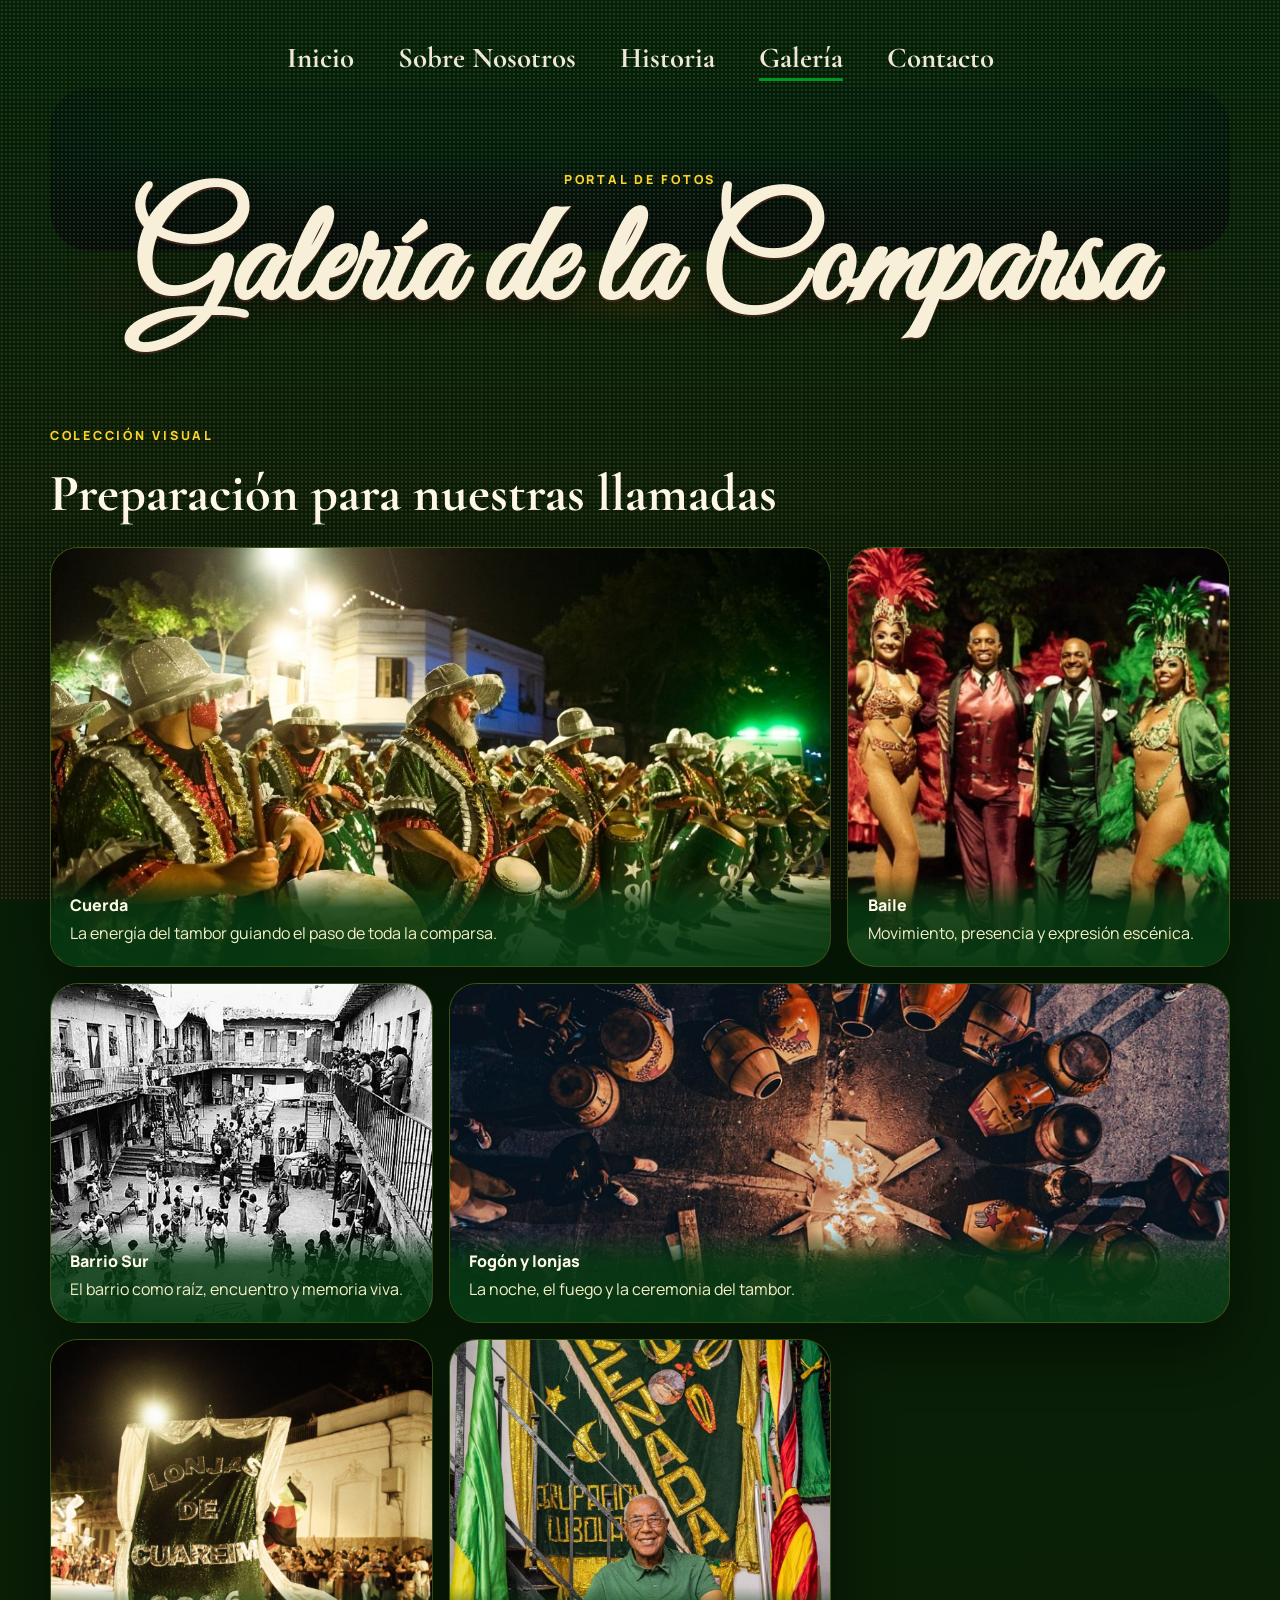
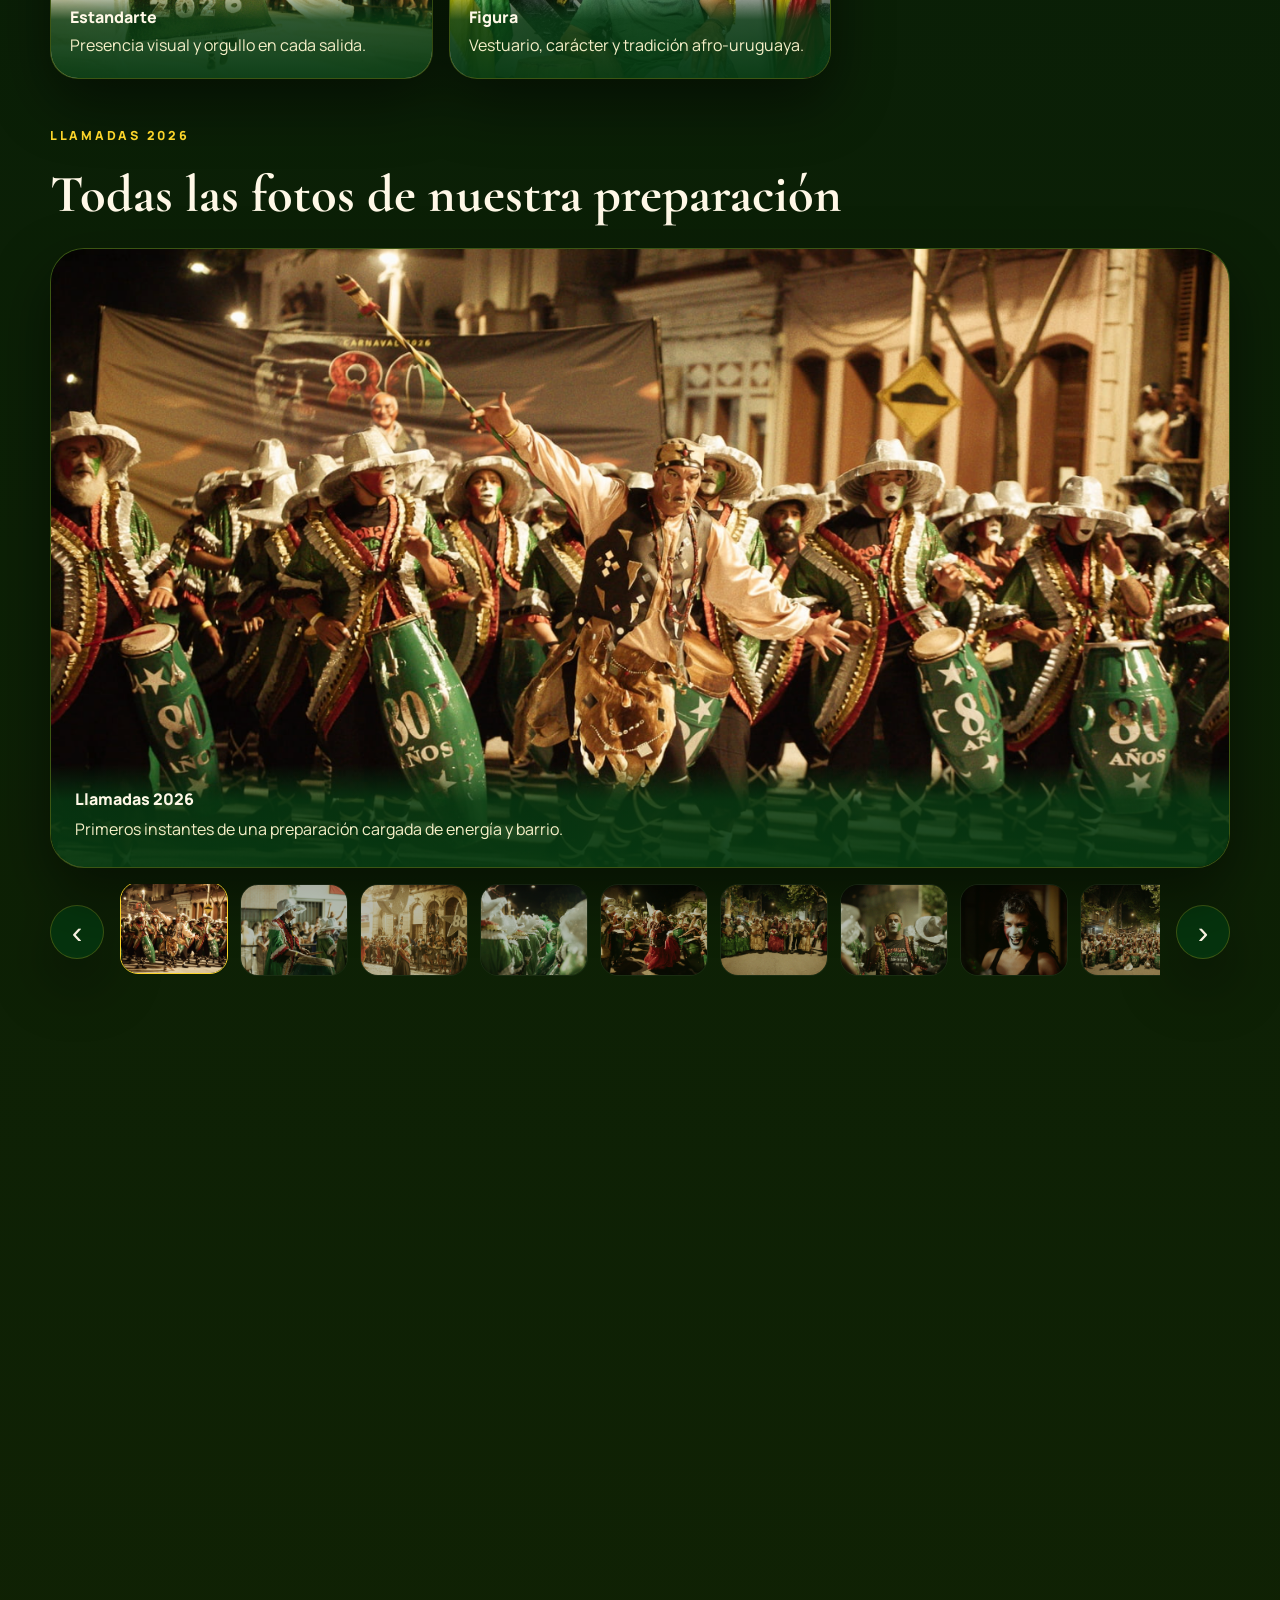
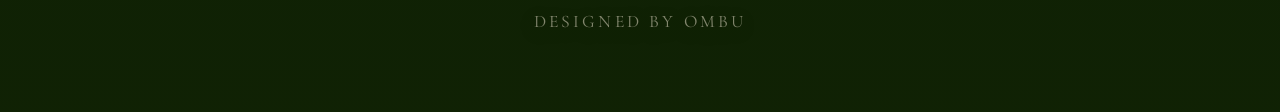
==== commit 5e09c6d0: "favicon" ====
--- a/galeria.html
+++ b/galeria.html
@@ -14,6 +14,7 @@
       href="https://fonts.googleapis.com/css2?family=Cormorant+Garamond:wght@400;500;600;700&family=Great+Vibes&family=Manrope:wght@400;500;700;800&display=swap"
       rel="stylesheet"
     />
+    <link rel="icon" type="image/png" href="logo-lonjas.png" />
     <link rel="stylesheet" href="styles.css" />
   </head>
   <body>
--- a/styles.css
+++ b/styles.css
@@ -74,6 +74,15 @@
 .hero-subpage {
   min-height: auto;
   padding-bottom: 0;
+}
+
+.hero-subpage::after {
+  background: linear-gradient(180deg, rgba(0, 54, 15, 0.2) 0%, rgba(0, 148, 33, 0.12) 42%, rgba(88, 21, 21, 0.24) 100%);
+  box-shadow: inset 0 -110px 120px rgba(2, 13, 11, 0.58);
+}
+
+.hero-subpage::before {
+  opacity: 0.35;
 }
 
 .hero::after {
@@ -829,16 +838,16 @@
 @media (max-width: 720px) {
   body {
     background:
-      linear-gradient(180deg, rgba(10, 42, 8, 0.38), rgba(52, 17, 17, 0.66)),
-      url("portada.png") 64% top / cover no-repeat scroll;
+      linear-gradient(180deg, rgba(10, 42, 8, 0.24), rgba(52, 17, 17, 0.5)),
+      url("portada.png") center 16% / cover no-repeat scroll;
   }
 
   body::before {
-    opacity: 0.34;
+    opacity: 0.22;
   }
 
   body::after {
-    opacity: 0.08;
+    opacity: 0.05;
   }
 
   .page-shell {
@@ -848,6 +857,26 @@
   .hero {
     min-height: auto;
     padding-top: 0.5rem;
+  }
+
+  .hero::after {
+    inset: 4.8rem 0 2rem;
+    background: linear-gradient(180deg, rgba(0, 54, 15, 0.12) 0%, rgba(0, 148, 33, 0.08) 42%, rgba(88, 21, 21, 0.14) 100%);
+    box-shadow: inset 0 -70px 90px rgba(2, 13, 11, 0.34);
+  }
+
+  .hero::before {
+    display: none;
+  }
+
+  .hero-subpage::after {
+    inset: 4.8rem 0 2rem;
+    background: linear-gradient(180deg, rgba(0, 54, 15, 0.12) 0%, rgba(0, 148, 33, 0.08) 42%, rgba(88, 21, 21, 0.14) 100%);
+    box-shadow: inset 0 -70px 90px rgba(2, 13, 11, 0.34);
+  }
+
+  .hero-subpage::before {
+    display: none;
   }
 
   .topbar,
